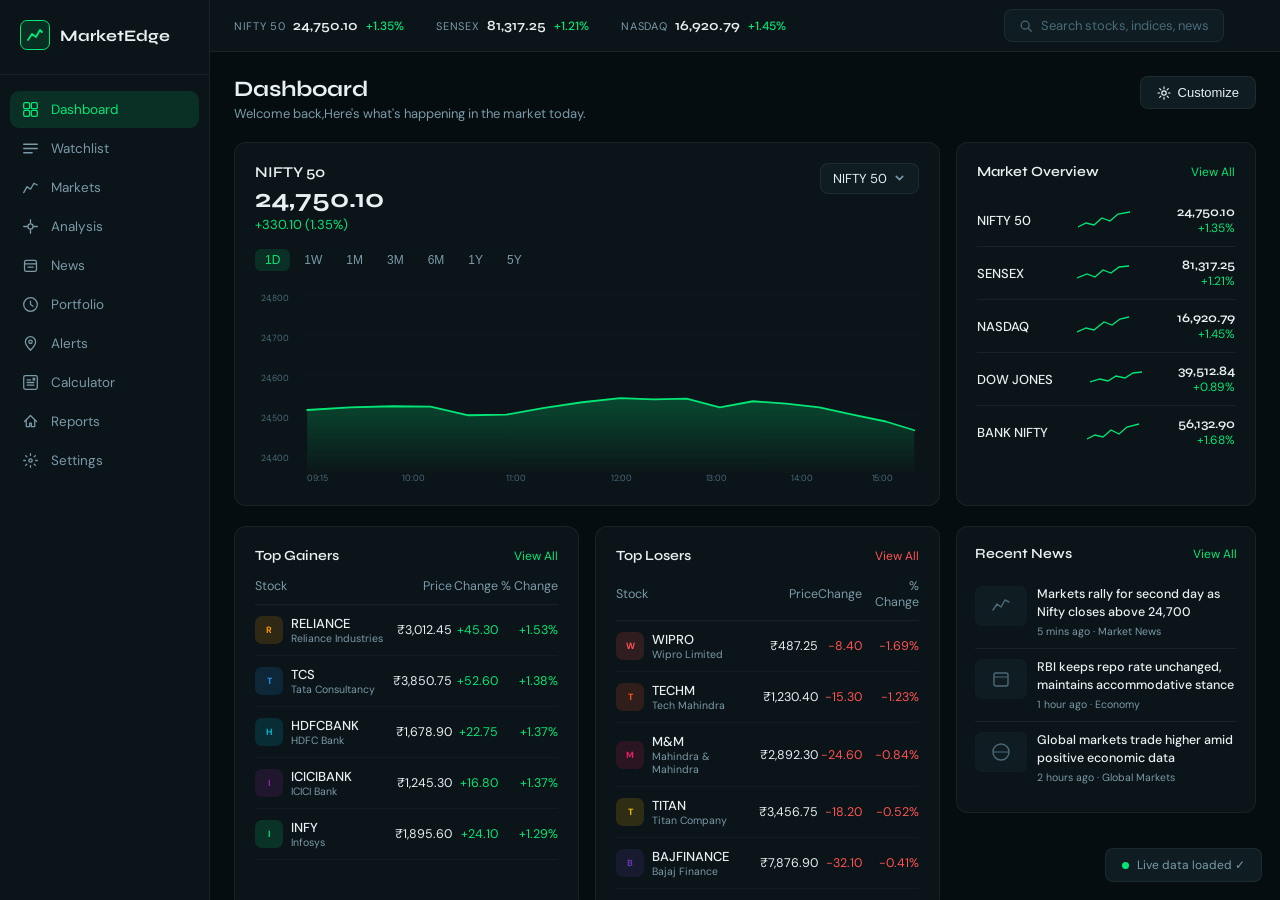
==== dashboard.html @ efa1be2a "dashboard.html" ====
<!DOCTYPE html>
<html lang="en">
<head>
<meta charset="UTF-8"/>
<meta name="viewport" content="width=device-width, initial-scale=1.0"/>
<title>MarketEdge — Dashboard</title>
<link href="https://fonts.googleapis.com/css2?family=Syne:wght@400;500;600;700;800&family=DM+Sans:ital,wght@0,300;0,400;0,500;1,400&display=swap" rel="stylesheet"/>
<style>
*,*::before,*::after{box-sizing:border-box;margin:0;padding:0;}
:root{
  --bg:#060d10;--bg2:#0b1418;--bg3:#0f1d22;--bg4:#111e24;
  --green:#00e676;--green-dim:#00c85a;--green-glow:rgba(0,230,118,0.13);
  --red:#ff5252;--red-glow:rgba(255,82,82,0.12);
  --text:#e8f0f2;--muted:#7a9aa8;--muted2:#4a6a78;
  --border:rgba(255,255,255,0.06);--border-green:rgba(0,230,118,0.15);
  --sidebar:210px;
  --font-head:'Syne',sans-serif;--font-body:'DM Sans',sans-serif;
}
html,body{height:100%;font-family:var(--font-body);background:var(--bg);color:var(--text);overflow-x:hidden;}

/* ── LAYOUT ── */
.app{display:flex;height:100vh;overflow:hidden;}

/* ── SIDEBAR ── */
.sidebar{
  width:var(--sidebar);min-width:var(--sidebar);
  background:var(--bg2);
  border-right:0.5px solid var(--border);
  display:flex;flex-direction:column;
  padding:0;
  overflow-y:auto;
  z-index:10;
}
.sidebar-logo{
  display:flex;align-items:center;gap:10px;
  padding:20px 20px 24px;
  font-family:var(--font-head);font-weight:700;font-size:16px;
  border-bottom:0.5px solid var(--border);
}
.logo-icon{
  width:30px;height:30px;background:var(--green-glow);
  border:1px solid var(--green);border-radius:7px;
  display:flex;align-items:center;justify-content:center;
}
.logo-icon svg{width:16px;height:16px;}

nav.side-nav{flex:1;padding:16px 10px;}
.nav-item{
  display:flex;align-items:center;gap:12px;
  padding:10px 12px;border-radius:9px;
  font-size:13.5px;color:var(--muted);
  cursor:pointer;transition:all .15s;margin-bottom:2px;
  text-decoration:none;
}
.nav-item svg{width:17px;height:17px;stroke:currentColor;flex-shrink:0;}
.nav-item:hover{background:rgba(255,255,255,0.04);color:var(--text);}
.nav-item.active{background:var(--green-glow);color:var(--green);}
.nav-item.active svg{stroke:var(--green);}








/* ── MAIN ── */
.main{flex:1;display:flex;flex-direction:column;overflow:hidden;min-width:0;}

/* ── TOP BAR ── */
.topbar{
  height:52px;background:var(--bg2);
  border-bottom:0.5px solid var(--border);
  display:flex;align-items:center;
  padding:0 1.5rem;gap:2rem;flex-shrink:0;
}
.topbar-indices{display:flex;gap:2rem;flex:1;}
.idx{display:flex;align-items:baseline;gap:8px;}
.idx-name{font-size:11px;color:var(--muted);letter-spacing:0.06em;}
.idx-val{font-family:var(--font-head);font-size:14px;font-weight:600;color:var(--text);}
.idx-chg{font-size:12px;font-weight:500;color:var(--green);}
.idx-chg.red{color:var(--red);}

.search-bar{
  display:flex;align-items:center;gap:8px;
  background:var(--bg3);border:0.5px solid var(--border);
  border-radius:8px;padding:7px 14px;min-width:220px;
}
.search-bar input{
  background:none;border:none;outline:none;
  color:var(--text);font-size:13px;font-family:var(--font-body);width:100%;
}
.search-bar input::placeholder{color:var(--muted2);}
.search-bar svg{stroke:var(--muted2);width:14px;height:14px;flex-shrink:0;}

.topbar-right{display:flex;align-items:center;gap:14px;}

/* ── CONTENT ── */
.content{flex:1;overflow-y:auto;padding:1.5rem;display:flex;flex-direction:column;gap:1.25rem;}
#calculator-content{flex:1;overflow-y:auto;}

/* page header */
.page-header{display:flex;align-items:flex-start;justify-content:space-between;}
.page-header h1{font-family:var(--font-head);font-size:22px;font-weight:700;}
.page-header p{font-size:13px;color:var(--muted);margin-top:3px;}
.btn-customize{
  display:flex;align-items:center;gap:7px;
  padding:8px 16px;border-radius:8px;
  background:var(--bg3);border:0.5px solid var(--border);
  color:var(--text);font-size:13px;cursor:pointer;transition:border-color .15s;
}
.btn-customize:hover{border-color:var(--muted);}
.btn-customize svg{stroke:var(--text);width:14px;height:14px;}

/* ── MIDDLE ROW ── */
.mid-row{display:grid;grid-template-columns:1fr 300px;gap:1rem;}

/* chart panel */
.chart-panel{
  background:var(--bg2);border:0.5px solid var(--border);
  border-radius:12px;padding:20px;
}
.chart-header{display:flex;align-items:flex-start;justify-content:space-between;margin-bottom:16px;}
.chart-title{font-family:var(--font-head);font-size:15px;font-weight:600;}
.chart-price{font-family:var(--font-head);font-size:26px;font-weight:700;margin-top:2px;}
.chart-change{font-size:13px;color:var(--green);margin-top:2px;}
.index-select{
  display:flex;align-items:center;gap:6px;
  background:var(--bg3);border:0.5px solid var(--border);
  border-radius:8px;padding:6px 12px;
  font-size:13px;color:var(--text);cursor:pointer;
}
.index-select svg{stroke:var(--muted);width:13px;height:13px;}

.time-tabs{display:flex;gap:4px;margin-bottom:14px;}
.ttab{
  padding:4px 10px;border-radius:6px;font-size:12px;
  background:none;border:none;color:var(--muted);cursor:pointer;transition:all .15s;
}
.ttab.active{background:var(--green-glow);color:var(--green);}
.ttab:hover:not(.active){color:var(--text);}

/* SVG area chart */
.area-chart-wrap{width:100%;height:200px;position:relative;}
.area-chart-wrap svg{width:100%;height:100%;}

/* market overview panel */
.overview-panel{
  background:var(--bg2);border:0.5px solid var(--border);
  border-radius:12px;padding:20px;display:flex;flex-direction:column;gap:0;
}
.panel-header{
  display:flex;align-items:center;justify-content:space-between;margin-bottom:14px;
}
.panel-title{font-family:var(--font-head);font-size:14px;font-weight:600;}
.view-all{font-size:12px;color:var(--green);cursor:pointer;text-decoration:none;}
.view-all:hover{text-decoration:underline;}

.mkt-row{
  display:flex;align-items:center;justify-content:space-between;
  padding:10px 0;border-bottom:0.5px solid var(--border);
}
.mkt-row:last-child{border-bottom:none;}
.mkt-name{font-size:13px;font-weight:500;}
.mkt-val{font-family:var(--font-head);font-size:13px;font-weight:600;text-align:right;}
.mkt-chg{font-size:12px;color:var(--green);text-align:right;min-width:48px;}
.mkt-chg.red{color:var(--red);}
.mini-spark{width:52px;height:22px;}

/* ── BOTTOM ROW ── */
.bottom-row{display:grid;grid-template-columns:1fr 1fr 300px;gap:1rem;}

/* gainers / losers tables */
.table-panel{
  background:var(--bg2);border:0.5px solid var(--border);
  border-radius:12px;padding:20px;
}
.table-panel table{width:100%;border-collapse:collapse;font-size:12.5px;}
.table-panel th{
  color:var(--muted);font-weight:400;text-align:left;
  padding:0 0 10px;border-bottom:0.5px solid var(--border);
}
.table-panel th:not(:first-child){text-align:right;}
.table-panel td{padding:10px 0;border-bottom:0.5px solid rgba(255,255,255,0.03);}
.table-panel td:not(:first-child){text-align:right;}
.stock-cell{display:flex;align-items:center;gap:8px;}
.stock-avatar{
  width:28px;height:28px;border-radius:7px;
  display:flex;align-items:center;justify-content:center;
  font-size:9px;font-weight:700;flex-shrink:0;
}
.stock-name{font-weight:500;font-size:13px;}
.stock-sub{font-size:10.5px;color:var(--muted);}
.td-green{color:var(--green);}
.td-red{color:var(--red);}

/* right panels stacked */
.right-stack{display:flex;flex-direction:column;gap:1rem;}
.news-panel,.events-panel{
  background:var(--bg2);border:0.5px solid var(--border);
  border-radius:12px;padding:18px;
}
.news-item{display:flex;gap:10px;padding:10px 0;border-bottom:0.5px solid var(--border);}
.news-item:last-child{border-bottom:none;}
.news-thumb{
  width:52px;height:40px;border-radius:7px;
  background:var(--bg3);flex-shrink:0;overflow:hidden;
  display:flex;align-items:center;justify-content:center;
}
.news-thumb svg{stroke:var(--muted2);width:20px;height:20px;}
.news-text{flex:1;}
.news-headline{font-size:12.5px;line-height:1.4;font-weight:500;margin-bottom:4px;}
.news-meta{font-size:10.5px;color:var(--muted);}

.event-item{
  display:flex;align-items:center;justify-content:space-between;
  padding:9px 0;border-bottom:0.5px solid var(--border);
}
.event-item:last-child{border-bottom:none;}
.event-name{font-size:13px;font-weight:500;}
.event-date{font-size:11px;color:var(--muted);}
.cal-icon{stroke:var(--muted);width:15px;height:15px;}

/* scrollbar */
::-webkit-scrollbar{width:4px;height:4px;}
::-webkit-scrollbar-track{background:transparent;}
::-webkit-scrollbar-thumb{background:var(--bg4);border-radius:4px;}

/* animations */
@keyframes fadeUp{from{opacity:0;transform:translateY(12px)}to{opacity:1;transform:translateY(0)}}





</style>
</head>
<body>
<div class="app">

<!-- ── SIDEBAR ── -->
<aside class="sidebar">
  <div class="sidebar-logo">
    <div class="logo-icon">
      <svg viewBox="0 0 16 16" fill="none"><polyline points="1,13 5,7 9,10 13,3 15,5" stroke="#00e676" stroke-width="1.8" stroke-linecap="round" stroke-linejoin="round"/></svg>
    </div>
    MarketEdge
  </div>

  <nav class="side-nav">
    <a class="nav-item active" href="javascript:void(0)" data-section="dashboard" onclick="showSection('dashboard',this,event)">
      <svg viewBox="0 0 20 20" fill="none" stroke-width="1.5" stroke-linecap="round" stroke-linejoin="round"><rect x="2" y="2" width="7" height="7" rx="1.5"/><rect x="11" y="2" width="7" height="7" rx="1.5"/><rect x="2" y="11" width="7" height="7" rx="1.5"/><rect x="11" y="11" width="7" height="7" rx="1.5"/></svg>
      Dashboard
    </a>
    <a class="nav-item" href="javascript:void(0)" data-section="watchlist" onclick="showSection('watchlist',this,event)">
      <svg viewBox="0 0 20 20" fill="none" stroke-width="1.5" stroke-linecap="round" stroke-linejoin="round"><path d="M2 10h16M2 5h16M2 15h10"/></svg>
      Watchlist
    </a>
    <a class="nav-item" href="javascript:void(0)" data-section="markets" onclick="showSection('markets',this,event)">
      <svg viewBox="0 0 20 20" fill="none" stroke-width="1.5" stroke-linecap="round" stroke-linejoin="round"><polyline points="2,16 6,9 10,12 14,5 18,7"/></svg>
      Markets
    </a>
    <a class="nav-item" href="javascript:void(0)" data-section="analysis" onclick="showSection('analysis',this,event)">
      <svg viewBox="0 0 20 20" fill="none" stroke-width="1.5" stroke-linecap="round" stroke-linejoin="round"><path d="M10 2v4M10 14v4M2 10h4M14 10h4"/><circle cx="10" cy="10" r="3"/></svg>
      Analysis
    </a>
    <a class="nav-item" href="javascript:void(0)" data-section="news" onclick="showSection('news',this,event)">
      <svg viewBox="0 0 20 20" fill="none" stroke-width="1.5" stroke-linecap="round" stroke-linejoin="round"><rect x="3" y="4" width="14" height="13" rx="2"/><line x1="3" y1="8" x2="17" y2="8"/><line x1="7" y1="12" x2="13" y2="12"/></svg>
      News
    </a>
    <a class="nav-item" href="javascript:void(0)" data-section="portfolio" onclick="showSection('portfolio',this,event)">
      <svg viewBox="0 0 20 20" fill="none" stroke-width="1.5" stroke-linecap="round" stroke-linejoin="round"><circle cx="10" cy="10" r="8"/><polyline points="10,6 10,10 13,12"/></svg>
      Portfolio
    </a>
    <a class="nav-item" href="javascript:void(0)" data-section="alerts" onclick="showSection('alerts',this,event)">
      <svg viewBox="0 0 20 20" fill="none" stroke-width="1.5" stroke-linecap="round" stroke-linejoin="round"><path d="M10 2a6 6 0 016 6c0 4-6 10-6 10S4 12 4 8a6 6 0 016-6z"/><circle cx="10" cy="8" r="2"/></svg>
      Alerts
    </a>
    <a class="nav-item" href="javascript:void(0)" data-section="calculator" onclick="showSection('calculator',this,event)">
      <svg viewBox="0 0 20 20" fill="none" stroke-width="1.5" stroke-linecap="round" stroke-linejoin="round"><rect x="2" y="2" width="16" height="16" rx="2"/><line x1="6" y1="7" x2="10" y2="7"/><line x1="6" y1="10" x2="14" y2="10"/><line x1="6" y1="13" x2="14" y2="13"/><line x1="13" y1="5" x2="15" y2="7"/><line x1="15" y1="5" x2="13" y2="7"/></svg>
      Calculator
    </a>
    <a class="nav-item" href="javascript:void(0)" data-section="reports" onclick="showSection('reports',this,event)">
      <svg viewBox="0 0 20 20" fill="none" stroke-width="1.5" stroke-linecap="round" stroke-linejoin="round"><path d="M3 10l7-7 7 7"/><path d="M5 8v8h4v-4h2v4h4V8"/></svg>
      Reports
    </a>
    <a class="nav-item" href="javascript:void(0)" data-section="settings" onclick="showSection('settings',this,event)">
      <svg viewBox="0 0 20 20" fill="none" stroke-width="1.5" stroke-linecap="round" stroke-linejoin="round"><circle cx="10" cy="10" r="2"/><path d="M10 2v2M10 16v2M2 10h2M16 10h2M4.22 4.22l1.42 1.42M14.36 14.36l1.42 1.42M4.22 15.78l1.42-1.42M14.36 5.64l1.42-1.42"/></svg>
      Settings
    </a>
  </nav>
</aside>

<!-- ── MAIN ── -->
<div class="main">

  <!-- TOP BAR -->
  <div class="topbar">
    <div class="topbar-indices">
      <div class="idx">
        <span class="idx-name">NIFTY 50</span>
        <span class="idx-val" id="tb-nifty">24,750.10</span>
        <span class="idx-chg" id="tb-nifty-c">+1.35%</span>
      </div>
      <div class="idx">
        <span class="idx-name">SENSEX</span>
        <span class="idx-val" id="tb-sensex">81,317.25</span>
        <span class="idx-chg" id="tb-sensex-c">+1.21%</span>
      </div>
      <div class="idx">
        <span class="idx-name">NASDAQ</span>
        <span class="idx-val" id="tb-nasdaq">16,920.79</span>
        <span class="idx-chg" id="tb-nasdaq-c">+1.45%</span>
      </div>
    </div>
    <div class="search-bar">
      <svg viewBox="0 0 16 16" fill="none"><circle cx="7" cy="7" r="4.5" stroke-width="1.4"/><line x1="10.5" y1="10.5" x2="14" y2="14" stroke-width="1.4" stroke-linecap="round"/></svg>
      <input type="text" placeholder="Search stocks, indices, news..."/>
    </div>
    <div class="topbar-right">


    </div>
  </div>

  <!-- SCROLLABLE CONTENT -->
  <div class="content" id="dashboard-content">

    <!-- Page header -->
    <div class="page-header">
      <div>
        <h1>Dashboard</h1>
        <p>Welcome back,Here's what's happening in the market today.</p>
      </div>
      <button class="btn-customize">
        <svg viewBox="0 0 16 16" fill="none"><circle cx="8" cy="8" r="2.5" stroke-width="1.4"/><path d="M8 1v2M8 13v2M1 8h2M13 8h2M3.05 3.05l1.41 1.41M11.54 11.54l1.41 1.41M3.05 12.95l1.41-1.41M11.54 4.46l1.41-1.41" stroke-width="1.3" stroke-linecap="round"/></svg>
        Customize
      </button>
    </div>



    <!-- Middle row: chart + overview -->
    <div class="mid-row">
      <div class="chart-panel">
        <div class="chart-header">
          <div>
            <div class="chart-title">NIFTY 50</div>
            <div class="chart-price" id="chart-price">24,750.10</div>
            <div class="chart-change">+330.10 (1.35%)</div>
          </div>
          <div class="index-select">
            NIFTY 50
            <svg viewBox="0 0 12 12" fill="none"><polyline points="3,4 6,7 9,4" stroke-width="1.5" stroke-linecap="round"/></svg>
          </div>
        </div>
        <div class="time-tabs">
          <button class="ttab active">1D</button>
          <button class="ttab">1W</button>
          <button class="ttab">1M</button>
          <button class="ttab">3M</button>
          <button class="ttab">6M</button>
          <button class="ttab">1Y</button>
          <button class="ttab">5Y</button>
        </div>
        <div class="area-chart-wrap">
          <svg id="area-svg" viewBox="0 0 700 200" preserveAspectRatio="none">
            <!-- Y-axis labels -->
            <text x="6" y="16" fill="#4a6a78" font-size="9" font-family="DM Sans">24,800</text>
            <text x="6" y="56" fill="#4a6a78" font-size="9" font-family="DM Sans">24,700</text>
            <text x="6" y="96" fill="#4a6a78" font-size="9" font-family="DM Sans">24,600</text>
            <text x="6" y="136" fill="#4a6a78" font-size="9" font-family="DM Sans">24,500</text>
            <text x="6" y="176" fill="#4a6a78" font-size="9" font-family="DM Sans">24,400</text>
            <!-- Grid -->
            <line x1="50" y1="10" x2="700" y2="10" stroke="rgba(255,255,255,0.04)" stroke-width="0.5"/>
            <line x1="50" y1="50" x2="700" y2="50" stroke="rgba(255,255,255,0.04)" stroke-width="0.5"/>
            <line x1="50" y1="90" x2="700" y2="90" stroke="rgba(255,255,255,0.04)" stroke-width="0.5"/>
            <line x1="50" y1="130" x2="700" y2="130" stroke="rgba(255,255,255,0.04)" stroke-width="0.5"/>
            <line x1="50" y1="170" x2="700" y2="170" stroke="rgba(255,255,255,0.04)" stroke-width="0.5"/>
            <!-- Area -->
            <defs>
              <linearGradient id="areaGrad" x1="0" y1="0" x2="0" y2="1">
                <stop offset="0%" stop-color="#00e676" stop-opacity="0.25"/>
                <stop offset="100%" stop-color="#00e676" stop-opacity="0.01"/>
              </linearGradient>
            </defs>
            <polygon id="area-fill" fill="url(#areaGrad)"/>
            <polyline id="area-line" fill="none" stroke="#00e676" stroke-width="1.8" stroke-linecap="round" stroke-linejoin="round"/>
            <!-- X-axis times -->
            <text x="55" y="196" fill="#4a6a78" font-size="9" font-family="DM Sans">09:15</text>
            <text x="155" y="196" fill="#4a6a78" font-size="9" font-family="DM Sans">10:00</text>
            <text x="265" y="196" fill="#4a6a78" font-size="9" font-family="DM Sans">11:00</text>
            <text x="375" y="196" fill="#4a6a78" font-size="9" font-family="DM Sans">12:00</text>
            <text x="475" y="196" fill="#4a6a78" font-size="9" font-family="DM Sans">13:00</text>
            <text x="565" y="196" fill="#4a6a78" font-size="9" font-family="DM Sans">14:00</text>
            <text x="650" y="196" fill="#4a6a78" font-size="9" font-family="DM Sans">15:00</text>
          </svg>
        </div>
      </div>

      <!-- Market Overview -->
      <div class="overview-panel">
        <div class="panel-header">
          <span class="panel-title">Market Overview</span>
          <a class="view-all" href="#">View All</a>
        </div>
        <div class="mkt-row" data-idx="nifty">
          <div class="mkt-name">NIFTY 50</div>
          <svg class="mini-spark" viewBox="0 0 52 22" preserveAspectRatio="none"><polyline points="0,18 8,14 16,16 24,9 32,12 40,5 52,3" fill="none" stroke="#00e676" stroke-width="1.3"/></svg>
          <div>
            <div class="mkt-val">24,750.10</div>
            <div class="mkt-chg">+1.35%</div>
          </div>
        </div>
        <div class="mkt-row" data-idx="sensex">
          <div class="mkt-name">SENSEX</div>
          <svg class="mini-spark" viewBox="0 0 52 22" preserveAspectRatio="none"><polyline points="0,16 10,12 18,15 26,8 34,11 42,5 52,4" fill="none" stroke="#00e676" stroke-width="1.3"/></svg>
          <div>
            <div class="mkt-val">81,317.25</div>
            <div class="mkt-chg">+1.21%</div>
          </div>
        </div>
        <div class="mkt-row" data-idx="nasdaq">
          <div class="mkt-name">NASDAQ</div>
          <svg class="mini-spark" viewBox="0 0 52 22" preserveAspectRatio="none"><polyline points="0,17 9,13 17,15 27,7 35,10 43,4 52,2" fill="none" stroke="#00e676" stroke-width="1.3"/></svg>
          <div>
            <div class="mkt-val">16,920.79</div>
            <div class="mkt-chg">+1.45%</div>
          </div>
        </div>
        <div class="mkt-row" data-idx="dow">
          <div class="mkt-name">DOW JONES</div>
          <svg class="mini-spark" viewBox="0 0 52 22" preserveAspectRatio="none"><polyline points="0,14 10,11 18,13 26,8 35,10 43,5 52,4" fill="none" stroke="#00e676" stroke-width="1.3"/></svg>
          <div>
            <div class="mkt-val">39,512.84</div>
            <div class="mkt-chg">+0.89%</div>
          </div>
        </div>
        <div class="mkt-row" data-idx="banknifty">
          <div class="mkt-name">BANK NIFTY</div>
          <svg class="mini-spark" viewBox="0 0 52 22" preserveAspectRatio="none"><polyline points="0,18 8,14 16,16 24,9 32,13 40,6 52,3" fill="none" stroke="#00e676" stroke-width="1.3"/></svg>
          <div>
            <div class="mkt-val">56,132.90</div>
            <div class="mkt-chg">+1.68%</div>
          </div>
        </div>
      </div>
    </div>

    <!-- Bottom row -->
    <div class="bottom-row">
      <!-- Top Gainers -->
      <div class="table-panel">
        <div class="panel-header">
          <span class="panel-title">Top Gainers</span>
          <a class="view-all" href="#">View All</a>
        </div>
        <table>
          <tr>
            <th>Stock</th><th>Price</th><th>Change</th><th>% Change</th>
          </tr>
          <tbody id="gainers-tbody"><tr>
            <td><div class="stock-cell"><div class="stock-avatar" style="background:rgba(255,152,0,0.15);color:#FF9800;">R</div><div><div class="stock-name">RELIANCE</div><div class="stock-sub">Reliance Industries</div></div></div></td>
            <td>₹3,012.45</td><td class="td-green">+45.30</td><td class="td-green">+1.53%</td>
          </tr>
          <tr>
            <td><div class="stock-cell"><div class="stock-avatar" style="background:rgba(33,150,243,0.15);color:#2196F3;">T</div><div><div class="stock-name">TCS</div><div class="stock-sub">Tata Consultancy</div></div></div></td>
            <td>₹3,850.75</td><td class="td-green">+52.60</td><td class="td-green">+1.38%</td>
          </tr>
          <tr>
            <td><div class="stock-cell"><div class="stock-avatar" style="background:rgba(0,188,212,0.15);color:#00BCD4;">H</div><div><div class="stock-name">HDFCBANK</div><div class="stock-sub">HDFC Bank</div></div></div></td>
            <td>₹1,678.90</td><td class="td-green">+22.75</td><td class="td-green">+1.37%</td>
          </tr>
          <tr>
            <td><div class="stock-cell"><div class="stock-avatar" style="background:rgba(156,39,176,0.15);color:#9C27B0;">I</div><div><div class="stock-name">ICICIBANK</div><div class="stock-sub">ICICI Bank</div></div></div></td>
            <td>₹1,245.30</td><td class="td-green">+16.80</td><td class="td-green">+1.37%</td>
          </tr>
          <tr>
            <td><div class="stock-cell"><div class="stock-avatar" style="background:rgba(0,230,118,0.15);color:#00e676;">I</div><div><div class="stock-name">INFY</div><div class="stock-sub">Infosys</div></div></div></td>
            <td>₹1,895.60</td><td class="td-green">+24.10</td><td class="td-green">+1.29%</td>
          </tr>
        </tbody></table>
      </div>

      <!-- Top Losers -->
      <div class="table-panel">
        <div class="panel-header">
          <span class="panel-title">Top Losers</span>
          <a class="view-all" style="color:var(--red);" href="#">View All</a>
        </div>
        <table>
          <tr>
            <th>Stock</th><th>Price</th><th>Change</th><th>% Change</th>
          </tr>
          <tbody id="losers-tbody"><tr>
            <td><div class="stock-cell"><div class="stock-avatar" style="background:rgba(255,82,82,0.15);color:#ff5252;">W</div><div><div class="stock-name">WIPRO</div><div class="stock-sub">Wipro Limited</div></div></div></td>
            <td>₹487.25</td><td class="td-red">-8.40</td><td class="td-red">-1.69%</td>
          </tr>
          <tr>
            <td><div class="stock-cell"><div class="stock-avatar" style="background:rgba(255,87,34,0.15);color:#FF5722;">T</div><div><div class="stock-name">TECHM</div><div class="stock-sub">Tech Mahindra</div></div></div></td>
            <td>₹1,230.40</td><td class="td-red">-15.30</td><td class="td-red">-1.23%</td>
          </tr>
          <tr>
            <td><div class="stock-cell"><div class="stock-avatar" style="background:rgba(233,30,99,0.15);color:#E91E63;">M</div><div><div class="stock-name">M&amp;M</div><div class="stock-sub">Mahindra &amp; Mahindra</div></div></div></td>
            <td>₹2,892.30</td><td class="td-red">-24.60</td><td class="td-red">-0.84%</td>
          </tr>
          <tr>
            <td><div class="stock-cell"><div class="stock-avatar" style="background:rgba(255,193,7,0.15);color:#FFC107;">T</div><div><div class="stock-name">TITAN</div><div class="stock-sub">Titan Company</div></div></div></td>
            <td>₹3,456.75</td><td class="td-red">-18.20</td><td class="td-red">-0.52%</td>
          </tr>
          <tr>
            <td><div class="stock-cell"><div class="stock-avatar" style="background:rgba(103,58,183,0.15);color:#673AB7;">B</div><div><div class="stock-name">BAJFINANCE</div><div class="stock-sub">Bajaj Finance</div></div></div></td>
            <td>₹7,876.90</td><td class="td-red">-32.10</td><td class="td-red">-0.41%</td>
          </tr>
        </tbody></table>
      </div>

      <!-- Right stack: News + Events -->
      <div class="right-stack">
        <div class="news-panel">
          <div class="panel-header">
            <span class="panel-title">Recent News</span>
            <a class="view-all" href="#">View All</a>
          </div>
          <div class="news-item">
            <div class="news-thumb"><svg viewBox="0 0 20 20" fill="none"><polyline points="2,14 6,8 10,11 14,4 18,6" stroke-width="1.4" stroke-linecap="round" stroke-linejoin="round"/></svg></div>
            <div class="news-text">
              <div class="news-headline">Markets rally for second day as Nifty closes above 24,700</div>
              <div class="news-meta">5 mins ago · Market News</div>
            </div>
          </div>
          <div class="news-item">
            <div class="news-thumb"><svg viewBox="0 0 20 20" fill="none"><rect x="3" y="4" width="14" height="13" rx="2" stroke-width="1.4"/><line x1="3" y1="8" x2="17" y2="8" stroke-width="1.2"/></svg></div>
            <div class="news-text">
              <div class="news-headline">RBI keeps repo rate unchanged, maintains accommodative stance</div>
              <div class="news-meta">1 hour ago · Economy</div>
            </div>
          </div>
          <div class="news-item">
            <div class="news-thumb"><svg viewBox="0 0 20 20" fill="none"><circle cx="10" cy="10" r="8" stroke-width="1.4"/><line x1="2" y1="10" x2="18" y2="10" stroke-width="1.2"/></svg></div>
            <div class="news-text">
              <div class="news-headline">Global markets trade higher amid positive economic data</div>
              <div class="news-meta">2 hours ago · Global Markets</div>
            </div>
          </div>
        </div>
        </div>
      </div>
    </div>

  </div><!-- /content -->

  <!-- ── CALCULATOR FULL PAGE SECTION ── -->
  <div id="calculator-content" style="display:none;flex:1;overflow-y:auto;padding:1.5rem;flex-direction:column;gap:1.25rem;background:var(--bg);min-height:0;width:100%;">
    <div class="page-header">
      <div>
        <h1>SIP Calculator</h1>
        <p>Plan your investments with Systematic Investment Plan & Lumpsum calculator.</p>
      </div>
    </div>

    <!-- Calc layout: left controls + right results -->
    <div style="display:flex;flex-direction:row;gap:1.25rem;width:100%;align-items:flex-start;">

      <!-- LEFT: Input Panel -->
      <div style="display:flex;flex-direction:column;gap:1rem;flex:1;min-width:0;">

        <!-- Mode tabs -->
        <div style="display:flex;background:var(--bg2);border:0.5px solid var(--border);border-radius:12px;padding:5px;gap:4px;width:100%;">
          <button id="calc-sip-tab" onclick="calcSwitch('sip')" style="flex:1;padding:10px;border-radius:8px;border:none;background:var(--green-glow);color:var(--green);font-weight:700;font-size:14px;cursor:pointer;font-family:var(--font-head);transition:all .2s;">SIP</button>
          <button id="calc-lump-tab" onclick="calcSwitch('lump')" style="flex:1;padding:10px;border-radius:8px;border:none;background:transparent;color:var(--muted);font-size:14px;cursor:pointer;font-family:var(--font-head);transition:all .2s;">Lumpsum</button>
        </div>

        <!-- SIP inputs -->
        <div id="calc-sip-inputs" class="chart-panel" style="display:flex;flex-direction:column;gap:24px;">
          <div>
            <div style="display:flex;justify-content:space-between;align-items:center;margin-bottom:10px;">
              <span style="font-size:14px;color:var(--muted);">Monthly Investment</span>
              <span style="font-size:16px;font-weight:700;color:var(--green);background:var(--green-glow);padding:4px 14px;border-radius:8px;">&#8377;<span id="c-monthly-disp">25,000</span></span>
            </div>
            <input type="range" id="c-monthly" min="500" max="200000" step="500" value="25000" oninput="calcRun()" style="width:100%;accent-color:var(--green);cursor:pointer;height:6px;">
            <div style="display:flex;justify-content:space-between;font-size:11px;color:var(--muted2);margin-top:4px;"><span>&#8377;500</span><span>&#8377;2,00,000</span></div>
          </div>
          <div>
            <div style="display:flex;justify-content:space-between;align-items:center;margin-bottom:10px;">
              <span style="font-size:14px;color:var(--muted);">Expected Return Rate (p.a)</span>
              <span style="font-size:16px;font-weight:700;color:var(--green);background:var(--green-glow);padding:4px 14px;border-radius:8px;"><span id="c-rate-disp">12</span>%</span>
            </div>
            <input type="range" id="c-rate" min="1" max="30" step="0.5" value="12" oninput="calcRun()" style="width:100%;accent-color:var(--green);cursor:pointer;height:6px;">
            <div style="display:flex;justify-content:space-between;font-size:11px;color:var(--muted2);margin-top:4px;"><span>1%</span><span>30%</span></div>
          </div>
          <div>
            <div style="display:flex;justify-content:space-between;align-items:center;margin-bottom:10px;">
              <span style="font-size:14px;color:var(--muted);">Time Period</span>
              <span style="font-size:16px;font-weight:700;color:var(--green);background:var(--green-glow);padding:4px 14px;border-radius:8px;"><span id="c-years-disp">10</span> Yr</span>
            </div>
            <input type="range" id="c-years" min="1" max="40" step="1" value="10" oninput="calcRun()" style="width:100%;accent-color:var(--green);cursor:pointer;height:6px;">
            <div style="display:flex;justify-content:space-between;font-size:11px;color:var(--muted2);margin-top:4px;"><span>1 Yr</span><span>40 Yr</span></div>
          </div>
        </div>

        <!-- Lumpsum inputs -->
        <div id="calc-lump-inputs" class="chart-panel" style="display:none;flex-direction:column;gap:24px;">
          <div>
            <div style="display:flex;justify-content:space-between;align-items:center;margin-bottom:10px;">
              <span style="font-size:14px;color:var(--muted);">Lumpsum Investment</span>
              <span style="font-size:16px;font-weight:700;color:var(--green);background:var(--green-glow);padding:4px 14px;border-radius:8px;">&#8377;<span id="c-lamt-disp">5,00,000</span></span>
            </div>
            <input type="range" id="c-lamt" min="5000" max="10000000" step="5000" value="500000" oninput="calcRun()" style="width:100%;accent-color:var(--green);cursor:pointer;height:6px;">
            <div style="display:flex;justify-content:space-between;font-size:11px;color:var(--muted2);margin-top:4px;"><span>&#8377;5,000</span><span>&#8377;1 Cr</span></div>
          </div>
          <div>
            <div style="display:flex;justify-content:space-between;align-items:center;margin-bottom:10px;">
              <span style="font-size:14px;color:var(--muted);">Expected Return Rate (p.a)</span>
              <span style="font-size:16px;font-weight:700;color:var(--green);background:var(--green-glow);padding:4px 14px;border-radius:8px;"><span id="c-lrate-disp">12</span>%</span>
            </div>
            <input type="range" id="c-lrate" min="1" max="30" step="0.5" value="12" oninput="calcRun()" style="width:100%;accent-color:var(--green);cursor:pointer;height:6px;">
            <div style="display:flex;justify-content:space-between;font-size:11px;color:var(--muted2);margin-top:4px;"><span>1%</span><span>30%</span></div>
          </div>
          <div>
            <div style="display:flex;justify-content:space-between;align-items:center;margin-bottom:10px;">
              <span style="font-size:14px;color:var(--muted);">Time Period</span>
              <span style="font-size:16px;font-weight:700;color:var(--green);background:var(--green-glow);padding:4px 14px;border-radius:8px;"><span id="c-lyears-disp">10</span> Yr</span>
            </div>
            <input type="range" id="c-lyears" min="1" max="40" step="1" value="10" oninput="calcRun()" style="width:100%;accent-color:var(--green);cursor:pointer;height:6px;">
            <div style="display:flex;justify-content:space-between;font-size:11px;color:var(--muted2);margin-top:4px;"><span>1 Yr</span><span>40 Yr</span></div>
          </div>
        </div>

      </div>

      <!-- RIGHT: Results Panel -->
      <div style="display:flex;flex-direction:column;gap:1rem;flex:1;min-width:0;">

        <!-- Summary cards -->
        <div style="display:grid;grid-template-columns:1fr 1fr 1fr;gap:12px;">
          <div class="chart-panel" style="padding:16px;text-align:center;">
            <div style="font-size:11px;color:var(--muted);margin-bottom:6px;letter-spacing:0.04em;">INVESTED</div>
            <div id="c-invested" style="font-family:var(--font-head);font-size:17px;font-weight:700;color:var(--text);">&#8377;30,00,000</div>
          </div>
          <div class="chart-panel" style="padding:16px;text-align:center;">
            <div style="font-size:11px;color:var(--muted);margin-bottom:6px;letter-spacing:0.04em;">EST. RETURNS</div>
            <div id="c-returns" style="font-family:var(--font-head);font-size:17px;font-weight:700;color:#3b82f6;">&#8377;21,64,897</div>
          </div>
          <div class="chart-panel" style="padding:16px;text-align:center;border-color:var(--border-green);">
            <div style="font-size:11px;color:var(--muted);margin-bottom:6px;letter-spacing:0.04em;">TOTAL VALUE</div>
            <div id="c-total" style="font-family:var(--font-head);font-size:17px;font-weight:700;color:var(--green);">&#8377;51,64,897</div>
          </div>
        </div>

        <!-- Donut chart -->
        <div class="chart-panel" style="display:flex;align-items:center;justify-content:center;gap:40px;padding:28px;">
          <div style="position:relative;width:180px;height:180px;flex-shrink:0;">
            <canvas id="calc-donut" width="180" height="180" role="img" aria-label="Donut chart of invested vs returns"></canvas>
            <div style="position:absolute;top:50%;left:50%;transform:translate(-50%,-50%);text-align:center;">
              <div id="c-pct" style="font-family:var(--font-head);font-size:26px;font-weight:700;color:var(--text);">42%</div>
              <div style="font-size:11px;color:var(--muted);">Est. Returns</div>
            </div>
          </div>
          <div style="flex:1;">
            <div style="margin-bottom:20px;">
              <div style="display:flex;justify-content:space-between;margin-bottom:6px;">
                <span style="font-size:13px;color:var(--muted);display:flex;align-items:center;gap:6px;"><span style="width:10px;height:10px;border-radius:2px;background:#3b82f6;display:inline-block;"></span>Invested Amount</span>
                <span id="c-inv-pct-lbl" style="font-size:13px;font-weight:600;color:var(--text);">58%</span>
              </div>
              <div style="background:var(--bg3);border-radius:4px;height:8px;overflow:hidden;">
                <div id="c-inv-bar" style="height:100%;background:#3b82f6;border-radius:4px;width:58%;transition:width .5s ease;"></div>
              </div>
              <div id="c-inv-amt" style="font-size:12px;color:var(--muted);margin-top:4px;">&#8377;30,00,000</div>
            </div>
            <div>
              <div style="display:flex;justify-content:space-between;margin-bottom:6px;">
                <span style="font-size:13px;color:var(--muted);display:flex;align-items:center;gap:6px;"><span style="width:10px;height:10px;border-radius:2px;background:var(--green);display:inline-block;"></span>Est. Returns</span>
                <span id="c-ret-pct-lbl" style="font-size:13px;font-weight:600;color:var(--text);">42%</span>
              </div>
              <div style="background:var(--bg3);border-radius:4px;height:8px;overflow:hidden;">
                <div id="c-ret-bar" style="height:100%;background:var(--green);border-radius:4px;width:42%;transition:width .5s ease;"></div>
              </div>
              <div id="c-ret-amt" style="font-size:12px;color:var(--muted);margin-top:4px;">&#8377;21,64,897</div>
            </div>
          </div>
        </div>

        <!-- Year-by-year growth chart -->
        <div class="chart-panel">
          <div class="panel-header">
            <span class="panel-title">Year-by-Year Growth</span>
          </div>
          <div style="position:relative;width:100%;height:180px;">
            <canvas id="calc-bar-chart" role="img" aria-label="Bar chart showing year by year growth"></canvas>
          </div>
        </div>

        <!-- Invest button -->
        <button style="width:100%;padding:16px;background:var(--green);color:#060d10;font-weight:800;border:none;border-radius:12px;font-size:16px;cursor:pointer;font-family:var(--font-head);letter-spacing:0.04em;">INVEST NOW</button>

      </div>
    </div>
  </div>


  <div id="watchlist-content" style="display:none;flex:1;overflow-y:auto;padding:1.5rem;flex-direction:column;gap:1.25rem;background:var(--bg);">
    <div class="page-header"><div><h1>Watchlist</h1><p>Track your favourite stocks in real time.</p></div></div>
    <div class="chart-panel" style="overflow:hidden;">
      <div class="panel-header" style="margin-bottom:0;">
        <span class="panel-title">My Watchlist</span>
        <input placeholder="Search stocks…" style="background:var(--bg3);border:0.5px solid var(--border);border-radius:7px;padding:6px 12px;color:var(--text);font-size:13px;font-family:var(--font-body);outline:none;min-width:200px;">
      </div>
      <table style="width:100%;border-collapse:collapse;margin-top:10px;">
        <thead><tr style="border-bottom:0.5px solid var(--border);">
          <th style="text-align:left;padding:10px 8px;font-size:11px;color:var(--muted);font-weight:500;letter-spacing:.06em;">STOCK</th>
          <th style="text-align:right;padding:10px 8px;font-size:11px;color:var(--muted);font-weight:500;letter-spacing:.06em;">PRICE</th>
          <th style="text-align:right;padding:10px 8px;font-size:11px;color:var(--muted);font-weight:500;letter-spacing:.06em;">CHANGE</th>
          <th style="text-align:right;padding:10px 8px;font-size:11px;color:var(--muted);font-weight:500;letter-spacing:.06em;">% CHANGE</th>
          <th style="text-align:right;padding:10px 8px;font-size:11px;color:var(--muted);font-weight:500;letter-spacing:.06em;">52W HIGH</th>
          <th style="text-align:right;padding:10px 8px;font-size:11px;color:var(--muted);font-weight:500;letter-spacing:.06em;">52W LOW</th>
          <th style="text-align:right;padding:10px 8px;font-size:11px;color:var(--muted);font-weight:500;letter-spacing:.06em;">MKT CAP</th>
        </tr></thead>
        <tbody id="watchlist-body"></tbody>
      </table>
    </div>
  </div>


  <div id="markets-content" style="display:none;flex:1;overflow-y:auto;padding:1.5rem;flex-direction:column;gap:1.25rem;background:var(--bg);">
    <div class="page-header"><div><h1>Markets</h1><p>Global indices and sector performance.</p></div></div>
    <div style="display:grid;grid-template-columns:repeat(3,1fr);gap:1rem;">
      <div class="chart-panel" style="padding:20px;">
        <div style="font-size:11px;color:var(--muted);letter-spacing:.06em;margin-bottom:8px;">NIFTY 50</div>
        <div style="font-family:var(--font-head);font-size:22px;font-weight:700;color:var(--text);">24,176.15</div>
        <div style="font-size:13px;color:var(--red);margin-top:4px;">▼ 150.50 (0.62%)</div>
      </div>
      <div class="chart-panel" style="padding:20px;">
        <div style="font-size:11px;color:var(--muted);letter-spacing:.06em;margin-bottom:8px;">SENSEX</div>
        <div style="font-family:var(--font-head);font-size:22px;font-weight:700;color:var(--text);">77,328.19</div>
        <div style="font-size:13px;color:var(--red);margin-top:4px;">▼ 253.12 (0.66%)</div>
      </div>
      <div class="chart-panel" style="padding:20px;">
        <div style="font-size:11px;color:var(--muted);letter-spacing:.06em;margin-bottom:8px;">NASDAQ</div>
        <div style="font-family:var(--font-head);font-size:22px;font-weight:700;color:var(--text);">26,247.08</div>
        <div style="font-size:13px;color:var(--green);margin-top:4px;">▲ 448.39 (1.71%)</div>
      </div>
      <div class="chart-panel" style="padding:20px;">
        <div style="font-size:11px;color:var(--muted);letter-spacing:.06em;margin-bottom:8px;">DOW JONES</div>
        <div style="font-family:var(--font-head);font-size:22px;font-weight:700;color:var(--text);">49,609.16</div>
        <div style="font-size:13px;color:var(--green);margin-top:4px;">▲ 9.98 (0.02%)</div>
      </div>
      <div class="chart-panel" style="padding:20px;">
        <div style="font-size:11px;color:var(--muted);letter-spacing:.06em;margin-bottom:8px;">BANK NIFTY</div>
        <div style="font-family:var(--font-head);font-size:22px;font-weight:700;color:var(--text);">55,310.55</div>
        <div style="font-size:13px;color:var(--red);margin-top:4px;">▼ 731.10 (1.31%)</div>
      </div>
      <div class="chart-panel" style="padding:20px;">
        <div style="font-size:11px;color:var(--muted);letter-spacing:.06em;margin-bottom:8px;">NIFTY IT</div>
        <div style="font-family:var(--font-head);font-size:22px;font-weight:700;color:var(--text);">38,452.30</div>
        <div style="font-size:13px;color:var(--green);margin-top:4px;">▲ 318.90 (0.84%)</div>
      </div>
    </div>
    <div class="chart-panel">
      <div class="panel-header"><span class="panel-title">Sector Performance</span></div>
      <div style="display:flex;flex-direction:column;gap:10px;margin-top:8px;" id="sectors-list"></div>
    </div>
  </div>


  <div id="analysis-content" style="display:none;flex:1;overflow-y:auto;padding:1.5rem;flex-direction:column;gap:1.25rem;background:var(--bg);">
    <div class="page-header"><div><h1>Analysis</h1><p>Technical and fundamental insights.</p></div></div>
    <div style="display:grid;grid-template-columns:1fr 1fr;gap:1rem;">
      <div class="chart-panel" style="padding:20px;">
        <div class="panel-header"><span class="panel-title">Market Sentiment</span></div>
        <div style="margin-top:16px;">
          <div style="display:flex;justify-content:space-between;margin-bottom:6px;"><span style="font-size:13px;color:var(--muted);">Bullish</span><span style="font-size:13px;font-weight:600;color:var(--green);">62%</span></div>
          <div style="background:var(--bg3);border-radius:4px;height:10px;overflow:hidden;"><div style="width:62%;height:100%;background:var(--green);border-radius:4px;"></div></div>
          <div style="display:flex;justify-content:space-between;margin-top:12px;margin-bottom:6px;"><span style="font-size:13px;color:var(--muted);">Bearish</span><span style="font-size:13px;font-weight:600;color:var(--red);">28%</span></div>
          <div style="background:var(--bg3);border-radius:4px;height:10px;overflow:hidden;"><div style="width:28%;height:100%;background:var(--red);border-radius:4px;"></div></div>
          <div style="display:flex;justify-content:space-between;margin-top:12px;margin-bottom:6px;"><span style="font-size:13px;color:var(--muted);">Neutral</span><span style="font-size:13px;font-weight:600;color:var(--muted);">10%</span></div>
          <div style="background:var(--bg3);border-radius:4px;height:10px;overflow:hidden;"><div style="width:10%;height:100%;background:var(--muted2);border-radius:4px;"></div></div>
        </div>
      </div>
      <div class="chart-panel" style="padding:20px;">
        <div class="panel-header"><span class="panel-title">FII / DII Activity</span></div>
        <div style="margin-top:12px;display:flex;flex-direction:column;gap:10px;">
          <div style="display:flex;justify-content:space-between;align-items:center;padding:10px;background:var(--bg3);border-radius:8px;">
            <span style="font-size:13px;color:var(--muted);">FII Net Buy</span><span style="font-size:15px;font-weight:700;color:var(--green);">+₹2,341 Cr</span>
          </div>
          <div style="display:flex;justify-content:space-between;align-items:center;padding:10px;background:var(--bg3);border-radius:8px;">
            <span style="font-size:13px;color:var(--muted);">DII Net Sell</span><span style="font-size:15px;font-weight:700;color:var(--red);">-₹987 Cr</span>
          </div>
          <div style="display:flex;justify-content:space-between;align-items:center;padding:10px;background:var(--bg3);border-radius:8px;">
            <span style="font-size:13px;color:var(--muted);">Retail Participation</span><span style="font-size:15px;font-weight:700;color:var(--text);">High</span>
          </div>
        </div>
      </div>
    </div>
    <div class="chart-panel" style="padding:20px;">
      <div class="panel-header"><span class="panel-title">Top Movers by Volume</span></div>
      <table style="width:100%;border-collapse:collapse;margin-top:10px;">
        <thead><tr style="border-bottom:0.5px solid var(--border);">
          <th style="text-align:left;padding:8px;font-size:11px;color:var(--muted);font-weight:500;">STOCK</th>
          <th style="text-align:right;padding:8px;font-size:11px;color:var(--muted);font-weight:500;">PRICE</th>
          <th style="text-align:right;padding:8px;font-size:11px;color:var(--muted);font-weight:500;">VOLUME</th>
          <th style="text-align:right;padding:8px;font-size:11px;color:var(--muted);font-weight:500;">SIGNAL</th>
        </tr></thead>
        <tbody>
          <tr style="border-bottom:0.5px solid var(--border);"><td style="padding:10px 8px;"><div style="font-weight:600;font-size:13px;">RELIANCE</div><div style="font-size:11px;color:var(--muted);">Reliance Industries</div></td><td style="text-align:right;padding:10px 8px;font-weight:600;">₹2,987.50</td><td style="text-align:right;padding:10px 8px;color:var(--muted);font-size:13px;">4.2Cr</td><td style="text-align:right;padding:10px 8px;"><span style="background:rgba(0,230,118,0.1);color:var(--green);padding:3px 10px;border-radius:20px;font-size:11px;font-weight:600;">BUY</span></td></tr>
          <tr style="border-bottom:0.5px solid var(--border);"><td style="padding:10px 8px;"><div style="font-weight:600;font-size:13px;">TCS</div><div style="font-size:11px;color:var(--muted);">Tata Consultancy</div></td><td style="text-align:right;padding:10px 8px;font-weight:600;">₹2,394.40</td><td style="text-align:right;padding:10px 8px;color:var(--muted);font-size:13px;">2.8Cr</td><td style="text-align:right;padding:10px 8px;"><span style="background:rgba(239,68,68,0.1);color:var(--red);padding:3px 10px;border-radius:20px;font-size:11px;font-weight:600;">SELL</span></td></tr>
          <tr><td style="padding:10px 8px;"><div style="font-weight:600;font-size:13px;">HDFC BANK</div><div style="font-size:11px;color:var(--muted);">HDFC Bank Ltd</div></td><td style="text-align:right;padding:10px 8px;font-weight:600;">₹780.85</td><td style="text-align:right;padding:10px 8px;color:var(--muted);font-size:13px;">3.5Cr</td><td style="text-align:right;padding:10px 8px;"><span style="background:rgba(251,191,36,0.1);color:#fbbf24;padding:3px 10px;border-radius:20px;font-size:11px;font-weight:600;">HOLD</span></td></tr>
        </tbody>
      </table>
    </div>
  </div>


  <div id="news-content" style="display:none;flex:1;overflow-y:auto;padding:1.5rem;flex-direction:column;gap:1.25rem;background:var(--bg);">
    <div class="page-header"><div><h1>Market News</h1><p>Latest updates from financial markets.</p></div></div>
    <div style="display:flex;gap:8px;flex-wrap:wrap;margin-bottom:4px;">
      <button onclick="filterNews(this,'all')" style="padding:6px 16px;border-radius:20px;border:0.5px solid var(--green);background:var(--green-glow);color:var(--green);font-size:12px;cursor:pointer;font-family:var(--font-body);">All</button>
      <button onclick="filterNews(this,'market')" style="padding:6px 16px;border-radius:20px;border:0.5px solid var(--border);background:transparent;color:var(--muted);font-size:12px;cursor:pointer;font-family:var(--font-body);">Market</button>
      <button onclick="filterNews(this,'economy')" style="padding:6px 16px;border-radius:20px;border:0.5px solid var(--border);background:transparent;color:var(--muted);font-size:12px;cursor:pointer;font-family:var(--font-body);">Economy</button>
      <button onclick="filterNews(this,'global')" style="padding:6px 16px;border-radius:20px;border:0.5px solid var(--border);background:transparent;color:var(--muted);font-size:12px;cursor:pointer;font-family:var(--font-body);">Global</button>
    </div>
    <div style="display:flex;flex-direction:column;gap:12px;" id="news-list"></div>
  </div>


  <div id="portfolio-content" style="display:none;flex:1;overflow-y:auto;padding:1.5rem;flex-direction:column;gap:1.25rem;background:var(--bg);">
    <div class="page-header"><div><h1>Portfolio</h1><p>Your holdings and performance overview.</p></div></div>
    <div style="display:grid;grid-template-columns:repeat(4,1fr);gap:1rem;">
      <div class="chart-panel" style="padding:18px;"><div style="font-size:11px;color:var(--muted);margin-bottom:6px;letter-spacing:.06em;">PORTFOLIO VALUE</div><div style="font-size:20px;font-weight:700;font-family:var(--font-head);color:var(--text);">₹12,84,320</div><div style="font-size:12px;color:var(--green);margin-top:4px;">▲ +₹84,320 today</div></div>
      <div class="chart-panel" style="padding:18px;"><div style="font-size:11px;color:var(--muted);margin-bottom:6px;letter-spacing:.06em;">INVESTED</div><div style="font-size:20px;font-weight:700;font-family:var(--font-head);color:var(--text);">₹10,00,000</div><div style="font-size:12px;color:var(--muted);margin-top:4px;">Total cost basis</div></div>
      <div class="chart-panel" style="padding:18px;"><div style="font-size:11px;color:var(--muted);margin-bottom:6px;letter-spacing:.06em;">TOTAL P&L</div><div style="font-size:20px;font-weight:700;font-family:var(--font-head);color:var(--green);">+₹2,84,320</div><div style="font-size:12px;color:var(--green);margin-top:4px;">+28.43% returns</div></div>
      <div class="chart-panel" style="padding:18px;"><div style="font-size:11px;color:var(--muted);margin-bottom:6px;letter-spacing:.06em;">DAY P&L</div><div style="font-size:20px;font-weight:700;font-family:var(--font-head);color:var(--green);">+₹12,450</div><div style="font-size:12px;color:var(--green);margin-top:4px;">+0.97% today</div></div>
    </div>
    <div class="chart-panel">
      <div class="panel-header"><span class="panel-title">Holdings</span></div>
      <table style="width:100%;border-collapse:collapse;margin-top:10px;">
        <thead><tr style="border-bottom:0.5px solid var(--border);">
          <th style="text-align:left;padding:10px 8px;font-size:11px;color:var(--muted);font-weight:500;letter-spacing:.06em;">STOCK</th>
          <th style="text-align:right;padding:10px 8px;font-size:11px;color:var(--muted);font-weight:500;">QTY</th>
          <th style="text-align:right;padding:10px 8px;font-size:11px;color:var(--muted);font-weight:500;">AVG COST</th>
          <th style="text-align:right;padding:10px 8px;font-size:11px;color:var(--muted);font-weight:500;">CMP</th>
          <th style="text-align:right;padding:10px 8px;font-size:11px;color:var(--muted);font-weight:500;">CURRENT VAL</th>
          <th style="text-align:right;padding:10px 8px;font-size:11px;color:var(--muted);font-weight:500;">P&L</th>
          <th style="text-align:right;padding:10px 8px;font-size:11px;color:var(--muted);font-weight:500;">% RETURN</th>
        </tr></thead>
        <tbody>
          <tr style="border-bottom:0.5px solid var(--border);"><td style="padding:11px 8px;"><div style="font-weight:600;font-size:13px;">RELIANCE</div><div style="font-size:11px;color:var(--muted);">Reliance Industries</div></td><td style="text-align:right;padding:11px 8px;color:var(--text);">25</td><td style="text-align:right;padding:11px 8px;color:var(--text);">₹2,810</td><td style="text-align:right;padding:11px 8px;font-weight:600;">₹2,987</td><td style="text-align:right;padding:11px 8px;font-weight:600;">₹74,675</td><td style="text-align:right;padding:11px 8px;color:var(--green);font-weight:600;">+₹4,425</td><td style="text-align:right;padding:11px 8px;color:var(--green);">+6.30%</td></tr>
          <tr style="border-bottom:0.5px solid var(--border);"><td style="padding:11px 8px;"><div style="font-weight:600;font-size:13px;">INFY</div><div style="font-size:11px;color:var(--muted);">Infosys Ltd</div></td><td style="text-align:right;padding:11px 8px;color:var(--text);">50</td><td style="text-align:right;padding:11px 8px;color:var(--text);">₹1,120</td><td style="text-align:right;padding:11px 8px;font-weight:600;">₹1,179</td><td style="text-align:right;padding:11px 8px;font-weight:600;">₹58,950</td><td style="text-align:right;padding:11px 8px;color:var(--green);font-weight:600;">+₹2,950</td><td style="text-align:right;padding:11px 8px;color:var(--green);">+5.27%</td></tr>
          <tr style="border-bottom:0.5px solid var(--border);"><td style="padding:11px 8px;"><div style="font-weight:600;font-size:13px;">HDFCBANK</div><div style="font-size:11px;color:var(--muted);">HDFC Bank Ltd</div></td><td style="text-align:right;padding:11px 8px;color:var(--text);">100</td><td style="text-align:right;padding:11px 8px;color:var(--text);">₹820</td><td style="text-align:right;padding:11px 8px;font-weight:600;">₹780</td><td style="text-align:right;padding:11px 8px;font-weight:600;">₹78,000</td><td style="text-align:right;padding:11px 8px;color:var(--red);font-weight:600;">-₹4,000</td><td style="text-align:right;padding:11px 8px;color:var(--red);">-4.88%</td></tr>
          <tr><td style="padding:11px 8px;"><div style="font-weight:600;font-size:13px;">TITAN</div><div style="font-size:11px;color:var(--muted);">Titan Company</div></td><td style="text-align:right;padding:11px 8px;color:var(--text);">20</td><td style="text-align:right;padding:11px 8px;color:var(--text);">₹3,980</td><td style="text-align:right;padding:11px 8px;font-weight:600;">₹4,509</td><td style="text-align:right;padding:11px 8px;font-weight:600;">₹90,180</td><td style="text-align:right;padding:11px 8px;color:var(--green);font-weight:600;">+₹10,580</td><td style="text-align:right;padding:11px 8px;color:var(--green);">+13.29%</td></tr>
        </tbody>
      </table>
    </div>
  </div>


  <div id="alerts-content" style="display:none;flex:1;overflow-y:auto;padding:1.5rem;flex-direction:column;gap:1.25rem;background:var(--bg);">
    <div class="page-header"><div><h1>Alerts</h1><p>Price alerts and notifications.</p></div><button style="background:var(--green);color:#060d10;border:none;border-radius:8px;padding:9px 18px;font-weight:700;font-size:13px;cursor:pointer;font-family:var(--font-head);">+ New Alert</button></div>
    <div style="display:flex;flex-direction:column;gap:10px;">
      <div class="chart-panel" style="padding:16px;display:flex;justify-content:space-between;align-items:center;">
        <div><div style="font-weight:600;font-size:14px;">NIFTY 50 &gt; 24,500</div><div style="font-size:12px;color:var(--muted);margin-top:3px;">Trigger when NIFTY 50 crosses above 24,500</div></div>
        <div style="display:flex;align-items:center;gap:12px;"><span style="background:rgba(0,230,118,0.1);color:var(--green);padding:4px 12px;border-radius:20px;font-size:12px;font-weight:600;">ACTIVE</span><span style="color:var(--red);cursor:pointer;font-size:18px;">×</span></div>
      </div>
      <div class="chart-panel" style="padding:16px;display:flex;justify-content:space-between;align-items:center;">
        <div><div style="font-weight:600;font-size:14px;">RELIANCE &lt; ₹2,900</div><div style="font-size:12px;color:var(--muted);margin-top:3px;">Trigger when Reliance drops below ₹2,900</div></div>
        <div style="display:flex;align-items:center;gap:12px;"><span style="background:rgba(239,68,68,0.1);color:var(--red);padding:4px 12px;border-radius:20px;font-size:12px;font-weight:600;">TRIGGERED</span><span style="color:var(--red);cursor:pointer;font-size:18px;">×</span></div>
      </div>
      <div class="chart-panel" style="padding:16px;display:flex;justify-content:space-between;align-items:center;">
        <div><div style="font-weight:600;font-size:14px;">INFY Volume &gt; 5Cr</div><div style="font-size:12px;color:var(--muted);margin-top:3px;">Trigger on unusually high volume in INFY</div></div>
        <div style="display:flex;align-items:center;gap:12px;"><span style="background:rgba(0,230,118,0.1);color:var(--green);padding:4px 12px;border-radius:20px;font-size:12px;font-weight:600;">ACTIVE</span><span style="color:var(--red);cursor:pointer;font-size:18px;">×</span></div>
      </div>
    </div>
  </div>


  <div id="reports-content" style="display:none;flex:1;overflow-y:auto;padding:1.5rem;flex-direction:column;gap:1.25rem;background:var(--bg);">
    <div class="page-header"><div><h1>Reports</h1><p>Trading statements and performance reports.</p></div><button style="background:var(--green);color:#060d10;border:none;border-radius:8px;padding:9px 18px;font-weight:700;font-size:13px;cursor:pointer;font-family:var(--font-head);">Download Report</button></div>
    <div style="display:grid;grid-template-columns:1fr 1fr;gap:1rem;">
      <div class="chart-panel" style="padding:20px;">
        <div class="panel-header"><span class="panel-title">Monthly P&L</span></div>
        <div style="display:flex;flex-direction:column;gap:8px;margin-top:12px;" id="monthly-pl"></div>
      </div>
      <div class="chart-panel" style="padding:20px;">
        <div class="panel-header"><span class="panel-title">Trade Summary</span></div>
        <div style="display:flex;flex-direction:column;gap:10px;margin-top:12px;">
          <div style="display:flex;justify-content:space-between;padding:10px;background:var(--bg3);border-radius:8px;"><span style="font-size:13px;color:var(--muted);">Total Trades</span><span style="font-weight:700;color:var(--text);">142</span></div>
          <div style="display:flex;justify-content:space-between;padding:10px;background:var(--bg3);border-radius:8px;"><span style="font-size:13px;color:var(--muted);">Winning Trades</span><span style="font-weight:700;color:var(--green);">98</span></div>
          <div style="display:flex;justify-content:space-between;padding:10px;background:var(--bg3);border-radius:8px;"><span style="font-size:13px;color:var(--muted);">Losing Trades</span><span style="font-weight:700;color:var(--red);">44</span></div>
          <div style="display:flex;justify-content:space-between;padding:10px;background:var(--bg3);border-radius:8px;"><span style="font-size:13px;color:var(--muted);">Win Rate</span><span style="font-weight:700;color:var(--green);">69.01%</span></div>
        </div>
      </div>
    </div>
  </div>


  <div id="settings-content" style="display:none;flex:1;overflow-y:auto;padding:1.5rem;flex-direction:column;gap:1.25rem;background:var(--bg);">
    <div class="page-header"><div><h1>Settings</h1><p>Manage your account and preferences.</p></div></div>
    <div style="display:grid;grid-template-columns:1fr 1fr;gap:1rem;">
      <div class="chart-panel" style="padding:20px;display:flex;flex-direction:column;gap:16px;">
        <div class="panel-header"><span class="panel-title">Profile</span></div>
        <div style="display:flex;align-items:center;gap:14px;">
          <div style="width:52px;height:52px;border-radius:50%;background:var(--green-glow);border:2px solid var(--green);display:flex;align-items:center;justify-content:center;font-size:20px;font-weight:700;color:var(--green);">AS</div>
          <div><div style="font-weight:600;font-size:15px;">Arjun Sharma</div><div style="font-size:12px;color:var(--muted);">arjun@marketedge.in</div></div>
        </div>
        <div style="display:flex;flex-direction:column;gap:10px;">
          <div><label style="font-size:12px;color:var(--muted);display:block;margin-bottom:4px;">Full Name</label><input value="Arjun Sharma" style="width:100%;background:var(--bg3);border:0.5px solid var(--border);border-radius:8px;padding:8px 12px;color:var(--text);font-size:13px;font-family:var(--font-body);outline:none;box-sizing:border-box;"></div>
          <div><label style="font-size:12px;color:var(--muted);display:block;margin-bottom:4px;">Email</label><input value="arjun@marketedge.in" style="width:100%;background:var(--bg3);border:0.5px solid var(--border);border-radius:8px;padding:8px 12px;color:var(--text);font-size:13px;font-family:var(--font-body);outline:none;box-sizing:border-box;"></div>
        </div>
        <button style="background:var(--green);color:#060d10;border:none;border-radius:8px;padding:9px;font-weight:700;font-size:13px;cursor:pointer;font-family:var(--font-head);">Save Changes</button>
      </div>
      <div class="chart-panel" style="padding:20px;display:flex;flex-direction:column;gap:16px;">
        <div class="panel-header"><span class="panel-title">Preferences</span></div>
        <div style="display:flex;flex-direction:column;gap:14px;">
          <div style="display:flex;justify-content:space-between;align-items:center;"><span style="font-size:13px;color:var(--muted);">Email Notifications</span><div onclick="this.classList.toggle('on')" style="width:42px;height:22px;border-radius:20px;background:var(--green);cursor:pointer;position:relative;transition:.2s;"><div style="position:absolute;top:3px;right:3px;width:16px;height:16px;border-radius:50%;background:#fff;transition:.2s;"></div></div></div>
          <div style="display:flex;justify-content:space-between;align-items:center;"><span style="font-size:13px;color:var(--muted);">Price Alerts (SMS)</span><div onclick="this.classList.toggle('on')" style="width:42px;height:22px;border-radius:20px;background:var(--bg3);border:0.5px solid var(--border);cursor:pointer;position:relative;transition:.2s;"><div style="position:absolute;top:3px;left:3px;width:16px;height:16px;border-radius:50%;background:var(--muted2);transition:.2s;"></div></div></div>
          <div style="display:flex;justify-content:space-between;align-items:center;"><span style="font-size:13px;color:var(--muted);">Dark Mode</span><div style="width:42px;height:22px;border-radius:20px;background:var(--green);cursor:pointer;position:relative;"><div style="position:absolute;top:3px;right:3px;width:16px;height:16px;border-radius:50%;background:#fff;"></div></div></div>
          <div style="display:flex;justify-content:space-between;align-items:center;"><span style="font-size:13px;color:var(--muted);">Auto-refresh Data</span><div onclick="this.classList.toggle('on')" style="width:42px;height:22px;border-radius:20px;background:var(--green);cursor:pointer;position:relative;transition:.2s;"><div style="position:absolute;top:3px;right:3px;width:16px;height:16px;border-radius:50%;background:#fff;transition:.2s;"></div></div></div>
        </div>
      </div>
    </div>
  </div>

</div><!-- /main -->
</div><!-- /app -->

<script>
// ═══════════════════════════════════════════════════
//  REAL MARKET DATA — Yahoo Finance via CORS Proxy
// ═══════════════════════════════════════════════════

const PROXY = 'https://corsproxy.io/?';
const YF    = 'https://query1.finance.yahoo.com';

// Symbol map
const INDICES = [
  { id:'nifty',    sym:'^NSEI',    name:'NIFTY 50',   elVal:'tb-nifty',   elChg:'tb-nifty-c'   },
  { id:'sensex',   sym:'^BSESN',   name:'SENSEX',     elVal:'tb-sensex',  elChg:'tb-sensex-c'  },
  { id:'nasdaq',   sym:'^IXIC',    name:'NASDAQ',     elVal:'tb-nasdaq',  elChg:'tb-nasdaq-c'  },
  { id:'dow',      sym:'^DJI',     name:'DOW JONES',  elVal:null,         elChg:null           },
  { id:'banknifty',sym:'^NSEBANK', name:'BANK NIFTY', elVal:null,         elChg:null           },
];

const STOCKS_WATCH = [
  { sym:'RELIANCE.NS', name:'RELIANCE',  sub:'Reliance Industries' },
  { sym:'TCS.NS',      name:'TCS',       sub:'Tata Consultancy'    },
  { sym:'HDFCBANK.NS', name:'HDFCBANK',  sub:'HDFC Bank'           },
  { sym:'ICICIBANK.NS',name:'ICICIBANK', sub:'ICICI Bank'          },
  { sym:'INFY.NS',     name:'INFY',      sub:'Infosys'             },
  { sym:'WIPRO.NS',    name:'WIPRO',     sub:'Wipro Limited'       },
  { sym:'TECHM.NS',    name:'TECHM',     sub:'Tech Mahindra'       },
  { sym:'M&M.NS',      name:'M&M',       sub:'Mahindra & Mahindra' },
  { sym:'TITAN.NS',    name:'TITAN',     sub:'Titan Company'       },
  { sym:'BAJFINANCE.NS',name:'BAJFINANCE',sub:'Bajaj Finance'      },
];

// Fetch a single Yahoo Finance quote
async function fetchQuote(symbol) {
  try {
    const url = `${YF}/v8/finance/chart/${encodeURIComponent(symbol)}?interval=1d&range=1d`;
    const res  = await fetch(PROXY + encodeURIComponent(url));
    const json = await res.json();
    const meta = json?.chart?.result?.[0]?.meta;
    if (!meta) return null;
    const price  = meta.regularMarketPrice;
    const prev   = meta.chartPreviousClose || meta.previousClose;
    const change = price - prev;
    const pct    = (change / prev) * 100;
    return { price, prev, change, pct };
  } catch(e) {
    return null;
  }
}

// Fetch intraday chart data (1d, 5m candles)
async function fetchChartData(symbol, range='1d', interval='5m') {
  try {
    const url = `${YF}/v8/finance/chart/${encodeURIComponent(symbol)}?interval=${interval}&range=${range}`;
    const res  = await fetch(PROXY + encodeURIComponent(url));
    const json = await res.json();
    const result = json?.chart?.result?.[0];
    if (!result) return null;
    const timestamps = result.timestamp;
    const closes     = result.indicators?.quote?.[0]?.close;
    if (!timestamps || !closes) return null;
    return timestamps.map((t,i) => ({ t: t*1000, v: closes[i] })).filter(d => d.v !== null);
  } catch(e) {
    return null;
  }
}

// Format number Indian style
function fmt(n, decimals=2) {
  if (n == null) return '--';
  return Number(n).toLocaleString('en-IN', { minimumFractionDigits: decimals, maximumFractionDigits: decimals });
}

// Show loading state
function setLoading(el, text='Loading...') {
  if (el) el.textContent = text;
}

// ── UPDATE TOPBAR INDICES ──
async function updateIndices() {
  for (const idx of INDICES) {
    const data = await fetchQuote(idx.sym);
    if (!data) continue;

    const valEl = idx.elVal ? document.getElementById(idx.elVal) : null;
    const chgEl = idx.elChg ? document.getElementById(idx.elChg) : null;

    if (valEl) valEl.textContent = fmt(data.price);
    if (chgEl) {
      const sign = data.pct >= 0 ? '+' : '';
      chgEl.textContent = `${sign}${fmt(data.pct)}%`;
      chgEl.className = 'idx-chg' + (data.pct < 0 ? ' red' : '');
    }

    // Update market overview panel rows
    const row = document.querySelector(`[data-idx="${idx.id}"]`);
    if (row) {
      const rVal = row.querySelector('.mkt-val');
      const rChg = row.querySelector('.mkt-chg');
      if (rVal) rVal.textContent = fmt(data.price);
      if (rChg) {
        const sign = data.pct >= 0 ? '+' : '';
        rChg.textContent = `${sign}${fmt(data.pct)}%`;
        rChg.className = 'mkt-chg' + (data.pct < 0 ? ' red' : '');
      }
    }

    // Update main chart if NIFTY
    if (idx.id === 'nifty') {
      const cpEl = document.getElementById('chart-price');
      const ccEl = document.getElementById('chart-change');
      if (cpEl) cpEl.textContent = fmt(data.price);
      if (ccEl) {
        const sign = data.change >= 0 ? '+' : '';
        ccEl.textContent = `${sign}${fmt(data.change)} (${sign}${fmt(data.pct)}%)`;
        ccEl.style.color = data.pct >= 0 ? 'var(--green)' : 'var(--red)';
      }
    }
  }
}

// ── DRAW REAL AREA CHART ──
async function drawRealChart(symbol='^NSEI', range='1d', interval='5m') {
  const lineEl = document.getElementById('area-line');
  const fillEl = document.getElementById('area-fill');
  if (!lineEl) return;

  // Show shimmer while loading
  lineEl.setAttribute('points', '55,100 695,100');
  lineEl.style.opacity = '0.3';

  const data = await fetchChartData(symbol, range, interval);
  lineEl.style.opacity = '1';

  if (!data || data.length < 2) {
    generateFallbackChart();
    return;
  }

  // Filter out nulls and scale to SVG viewBox (700x200, x: 55-695, y: 10-180)
  const valid  = data.filter(d => d.v != null);
  const prices = valid.map(d => d.v);
  const minP   = Math.min(...prices);
  const maxP   = Math.max(...prices);
  const range_ = maxP - minP || 1;

  const svgX1 = 55, svgX2 = 695, svgY1 = 15, svgY2 = 175;
  const n = valid.length;

  const pts = valid.map((d, i) => {
    const x = svgX1 + ((svgX2 - svgX1) * i / (n - 1));
    const y = svgY2 - ((d.v - minP) / range_) * (svgY2 - svgY1);
    return [x.toFixed(1), y.toFixed(1)];
  });

  const lineStr = pts.map(p => p.join(',')).join(' ');
  const fillStr = lineStr + ` ${pts[n-1][0]},188 55,188`;

  lineEl.setAttribute('points', lineStr);
  fillEl.setAttribute('points', fillStr);

  // Update Y-axis labels with real price levels
  const step = range_ / 4;
  const yLabels = document.querySelectorAll('.area-chart-wrap text');
  const levels = [maxP, maxP-step, maxP-2*step, maxP-3*step, minP];
  // Update SVG text labels
  const svg = document.getElementById('area-svg');
  const texts = svg.querySelectorAll('text');
  const priceTexts = Array.from(texts).slice(0, 5);
  priceTexts.forEach((el, i) => {
    el.textContent = fmt(levels[i], 0);
  });
}

// Fallback animated chart if API fails
function generateFallbackChart() {
  const pts = [];
  let y = 130;
  const xs = [55,100,145,185,225,265,305,345,385,420,455,490,525,560,595,630,665,695];
  xs.forEach(x => {
    y += (Math.random() - 0.42) * 18;
    y = Math.max(12, Math.min(175, y));
    pts.push([x, y]);
  });
  const line = pts.map(p => p.join(',')).join(' ');
  const fill = line + ` ${pts[pts.length-1][0]},188 55,188`;
  document.getElementById('area-line').setAttribute('points', line);
  document.getElementById('area-fill').setAttribute('points', fill);
}

// ── UPDATE GAINERS / LOSERS TABLE ──
async function updateStockTables() {
  const results = [];
  for (const s of STOCKS_WATCH) {
    const data = await fetchQuote(s.sym);
    if (!data) continue;
    results.push({ ...s, ...data });
  }
  if (results.length === 0) return;

  const sorted = [...results].sort((a, b) => b.pct - a.pct);
  const gainers = sorted.filter(s => s.pct >= 0).slice(0, 5);
  const losers  = sorted.filter(s => s.pct < 0).sort((a,b) => a.pct - b.pct).slice(0, 5);

  renderTable('gainers-tbody', gainers, true);
  renderTable('losers-tbody',  losers,  false);
}

const COLORS = {
  'RELIANCE': {bg:'rgba(255,152,0,0.15)',   fg:'#FF9800'},
  'TCS':      {bg:'rgba(33,150,243,0.15)',  fg:'#2196F3'},
  'HDFCBANK': {bg:'rgba(0,188,212,0.15)',   fg:'#00BCD4'},
  'ICICIBANK':{bg:'rgba(156,39,176,0.15)',  fg:'#9C27B0'},
  'INFY':     {bg:'rgba(0,230,118,0.15)',   fg:'#00e676'},
  'WIPRO':    {bg:'rgba(255,82,82,0.15)',   fg:'#ff5252'},
  'TECHM':    {bg:'rgba(255,87,34,0.15)',   fg:'#FF5722'},
  'M&M':      {bg:'rgba(233,30,99,0.15)',   fg:'#E91E63'},
  'TITAN':    {bg:'rgba(255,193,7,0.15)',   fg:'#FFC107'},
  'BAJFINANCE':{bg:'rgba(103,58,183,0.15)',fg:'#673AB7'},
};

function renderTable(tbodyId, stocks, isGainers) {
  const tb = document.getElementById(tbodyId);
  if (!tb) return;
  tb.innerHTML = stocks.map(s => {
    const c = COLORS[s.name] || {bg:'rgba(255,255,255,0.1)',fg:'#aaa'};
    const sign = s.change >= 0 ? '+' : '';
    const cls  = s.pct >= 0 ? 'td-green' : 'td-red';
    return `<tr>
      <td><div class="stock-cell">
        <div class="stock-avatar" style="background:${c.bg};color:${c.fg};">${s.name[0]}</div>
        <div><div class="stock-name">${s.name}</div><div class="stock-sub">${s.sub}</div></div>
      </div></td>
      <td>₹${fmt(s.price)}</td>
      <td class="${cls}">${sign}${fmt(s.change)}</td>
      <td class="${cls}">${sign}${fmt(s.pct)}%</td>
    </tr>`;
  }).join('');
}

// ── TIME TAB SWITCHING ──
const rangeMap = {
  '1D':{ range:'1d',  interval:'5m'  },
  '1W':{ range:'5d',  interval:'60m' },
  '1M':{ range:'1mo', interval:'1d'  },
  '3M':{ range:'3mo', interval:'1d'  },
  '6M':{ range:'6mo', interval:'1wk' },
  '1Y':{ range:'1y',  interval:'1wk' },
  '5Y':{ range:'5y',  interval:'1mo' },
};

document.querySelectorAll('.ttab').forEach(t => {
  t.addEventListener('click', () => {
    document.querySelectorAll('.ttab').forEach(x => x.classList.remove('active'));
    t.classList.add('active');
    const cfg = rangeMap[t.textContent] || rangeMap['1D'];
    drawRealChart('^NSEI', cfg.range, cfg.interval);
  });
});

// ── SECTION SWITCHER ──
// All section ids
const ALL_SECTIONS = ['dashboard','calculator','watchlist','markets','analysis','news','portfolio','alerts','reports','settings'];

function showSection(section, clickedEl, event) {
  if (event) event.preventDefault();
  document.querySelectorAll('.nav-item').forEach(x => x.classList.remove('active'));
  if (clickedEl) clickedEl.classList.add('active');

  ALL_SECTIONS.forEach(id => {
    const el = document.getElementById(id + '-content');
    if (!el) return;
    if (id === section) {
      el.style.display = 'flex';
      el.style.flexDirection = 'column';
    } else {
      el.style.display = 'none';
    }
  });

  if (section === 'calculator') initCalcCharts();
  if (section === 'watchlist') initWatchlist();
  if (section === 'markets') initSectors();
  if (section === 'news') initNews();
  if (section === 'reports') initReports();
}

function initWatchlist() {
  const stocks = [
    {sym:'RELIANCE',name:'Reliance Industries',price:'₹2,987.50',chg:'+52.30',pct:'+1.78%',w52h:'₹3,217',w52l:'₹2,180',cap:'₹20.2L Cr',green:true},
    {sym:'TCS',name:'Tata Consultancy',price:'₹2,394.40',chg:'-7.00',pct:'-0.29%',w52h:'₹4,585',w52l:'₹2,011',cap:'₹8.7L Cr',green:false},
    {sym:'INFY',name:'Infosys Ltd',price:'₹1,179.20',chg:'+16.50',pct:'+1.42%',w52h:'₹2,006',w52l:'₹1,090',cap:'₹4.9L Cr',green:true},
    {sym:'HDFCBANK',name:'HDFC Bank Ltd',price:'₹780.85',chg:'-15.20',pct:'-1.91%',w52h:'₹1,880',w52l:'₹1,363',cap:'₹5.9L Cr',green:false},
    {sym:'TITAN',name:'Titan Company',price:'₹4,509.00',chg:'+201.50',pct:'+4.68%',w52h:'₹4,620',w52l:'₹3,056',cap:'₹4.0L Cr',green:true},
    {sym:'WIPRO',name:'Wipro Limited',price:'₹197.91',chg:'+0.55',pct:'+0.28%',w52h:'₹324',w52l:'₹193',cap:'₹1.0L Cr',green:true},
  ];
  const tbody = document.getElementById('watchlist-body');
  if (!tbody || tbody.children.length > 0) return;
  tbody.innerHTML = stocks.map(s => `
    <tr style="border-bottom:0.5px solid var(--border);">
      <td style="padding:12px 8px;"><div style="font-weight:600;font-size:13px;">${s.sym}</div><div style="font-size:11px;color:var(--muted);">${s.name}</div></td>
      <td style="text-align:right;padding:12px 8px;font-weight:600;font-size:13px;">${s.price}</td>
      <td style="text-align:right;padding:12px 8px;font-size:13px;color:${s.green?'var(--green)':'var(--red)'};">${s.chg}</td>
      <td style="text-align:right;padding:12px 8px;font-size:13px;color:${s.green?'var(--green)':'var(--red)'};">${s.pct}</td>
      <td style="text-align:right;padding:12px 8px;font-size:13px;color:var(--muted);">${s.w52h}</td>
      <td style="text-align:right;padding:12px 8px;font-size:13px;color:var(--muted);">${s.w52l}</td>
      <td style="text-align:right;padding:12px 8px;font-size:13px;color:var(--muted);">${s.cap}</td>
    </tr>`).join('');
}

function initSectors() {
  const sectors = [
    {name:'IT',chg:'+0.84%',green:true,w:68},
    {name:'FMCG',chg:'+0.31%',green:true,w:55},
    {name:'Auto',chg:'-0.47%',green:false,w:42},
    {name:'Banking',chg:'-1.31%',green:false,w:28},
    {name:'Pharma',chg:'+1.12%',green:true,w:74},
    {name:'Realty',chg:'-0.82%',green:false,w:35},
  ];
  const el = document.getElementById('sectors-list');
  if (!el || el.children.length > 0) return;
  el.innerHTML = sectors.map(s => `
    <div style="display:flex;align-items:center;gap:12px;">
      <span style="width:80px;font-size:13px;color:var(--muted);flex-shrink:0;">${s.name}</span>
      <div style="flex:1;background:var(--bg3);border-radius:4px;height:8px;overflow:hidden;">
        <div style="width:${s.w}%;height:100%;background:${s.green?'var(--green)':'var(--red)'};border-radius:4px;"></div>
      </div>
      <span style="width:60px;text-align:right;font-size:13px;font-weight:600;color:${s.green?'var(--green)':'var(--red)'};">${s.chg}</span>
    </div>`).join('');
}

const newsData = [
  {tag:'Market News',time:'5 mins ago',title:'Markets rally for second day as Nifty closes above 24,700',desc:'Indian equity markets extended their winning streak for the second consecutive session, with the benchmark Nifty 50 index closing above the crucial 24,700 level.',cat:'market'},
  {tag:'Economy',time:'1 hour ago',title:'RBI keeps repo rate unchanged, maintains accommodative stance',desc:'The Reserve Bank of India\'s monetary policy committee voted unanimously to keep the repo rate unchanged at 6.5% citing stable inflation outlook.',cat:'economy'},
  {tag:'Global Markets',time:'2 hours ago',title:'Global markets trade higher amid positive economic data',desc:'Global equity markets traded in positive territory after better-than-expected US jobs data bolstered investor confidence.',cat:'global'},
  {tag:'Market News',time:'3 hours ago',title:'SEBI tightens F&O norms to curb retail speculation',desc:'The Securities and Exchange Board of India has announced new regulations for futures and options trading aimed at protecting retail investors.',cat:'market'},
  {tag:'Economy',time:'5 hours ago',title:'India GDP growth forecast raised to 7.2% for FY25',desc:'The International Monetary Fund has revised India\'s GDP growth forecast upward to 7.2% for fiscal year 2025, citing strong domestic demand.',cat:'economy'},
];

function initNews() {
  const el = document.getElementById('news-list');
  if (!el) return;
  renderNews('all');
}

function filterNews(btn, cat) {
  document.querySelectorAll('#news-content button').forEach(b => {
    b.style.background = 'transparent'; b.style.color = 'var(--muted)'; b.style.borderColor = 'var(--border)';
  });
  btn.style.background = 'var(--green-glow)'; btn.style.color = 'var(--green)'; btn.style.borderColor = 'var(--green)';
  renderNews(cat);
}

function renderNews(cat) {
  const el = document.getElementById('news-list');
  if (!el) return;
  const filtered = cat === 'all' ? newsData : newsData.filter(n => n.cat === cat);
  el.innerHTML = filtered.map(n => `
    <div class="chart-panel" style="padding:18px;cursor:pointer;" onmouseover="this.style.borderColor='var(--green)'" onmouseout="this.style.borderColor='var(--border)'">
      <div style="display:flex;justify-content:space-between;align-items:center;margin-bottom:8px;">
        <span style="font-size:11px;color:var(--green);background:var(--green-glow);padding:3px 10px;border-radius:20px;">${n.tag}</span>
        <span style="font-size:11px;color:var(--muted);">${n.time}</span>
      </div>
      <div style="font-size:14px;font-weight:600;color:var(--text);margin-bottom:6px;line-height:1.4;">${n.title}</div>
      <div style="font-size:12px;color:var(--muted);line-height:1.5;">${n.desc}</div>
    </div>`).join('');
}

function initReports() {
  const el = document.getElementById('monthly-pl');
  if (!el || el.children.length > 0) return;
  const months = [
    {m:'Jan 2025',pl:'+₹18,400',green:true},{m:'Feb 2025',pl:'+₹9,200',green:true},
    {m:'Mar 2025',pl:'-₹4,800',green:false},{m:'Apr 2025',pl:'+₹22,100',green:true},
    {m:'May 2025',pl:'+₹15,630',green:true},
  ];
  el.innerHTML = months.map(m => `
    <div style="display:flex;justify-content:space-between;align-items:center;padding:10px;background:var(--bg3);border-radius:8px;">
      <span style="font-size:13px;color:var(--muted);">${m.m}</span>
      <span style="font-size:14px;font-weight:700;color:${m.green?'var(--green)':'var(--red)'};">${m.pl}</span>
    </div>`).join('');
}

// ── ALL NAV HANDLED BY showSection() ──

// ── STATUS INDICATOR ──
function showStatus(msg, ok=true) {
  let el = document.getElementById('data-status');
  if (!el) {
    el = document.createElement('div');
    el.id = 'data-status';
    el.style.cssText = `
      position:fixed;bottom:18px;right:18px;z-index:999;
      padding:8px 16px;border-radius:8px;font-size:12px;font-family:var(--font-body);
      display:flex;align-items:center;gap:8px;
      background:var(--bg3);border:0.5px solid var(--border);color:var(--muted);
      transition:opacity .4s;
    `;
    document.body.appendChild(el);
  }
  const dot = ok ? '#00e676' : '#ff5252';
  el.innerHTML = `<span style="width:7px;height:7px;border-radius:50%;background:${dot};display:inline-block;"></span>${msg}`;
  el.style.opacity = '1';
  setTimeout(() => el.style.opacity = '0', 4000);
}

// ── INIT — Load everything ──
async function init() {
  showStatus('Fetching live market data...', true);

  // Load chart first (fastest visual feedback)
  drawRealChart('^NSEI', '1d', '5m');

  // Load indices for topbar + overview panel
  await updateIndices();

  // Load stock tables
  await updateStockTables();

  showStatus('Live data loaded ✓', true);

  // Auto-refresh every 60 seconds
  setInterval(async () => {
    showStatus('Refreshing...', true);
    await updateIndices();
    await drawRealChart('^NSEI', '1d', '5m');
    showStatus('Updated ✓', true);
  }, 60000);
}
// Start!
init();



// ── FULL CALCULATOR SECTION ──
let calcMode = 'sip';
let calcDonut = null;
let calcBar = null;
let calcChartsInited = false;

function calcSwitch(mode) {
  calcMode = mode;
  document.getElementById('calc-sip-inputs').style.display = mode === 'sip' ? 'flex' : 'none';
  document.getElementById('calc-lump-inputs').style.display = mode === 'lump' ? 'flex' : 'none';
  const sipTab = document.getElementById('calc-sip-tab');
  const lumpTab = document.getElementById('calc-lump-tab');
  sipTab.style.background = mode === 'sip' ? 'var(--green-glow)' : 'transparent';
  sipTab.style.color = mode === 'sip' ? 'var(--green)' : 'var(--muted)';
  lumpTab.style.background = mode === 'lump' ? 'var(--green-glow)' : 'transparent';
  lumpTab.style.color = mode === 'lump' ? 'var(--green)' : 'var(--muted)';
  calcRun();
}

function calcFmt(n) {
  return '\u20B9' + Math.round(n).toLocaleString('en-IN');
}

function calcRun() {
  let invested, returns, total;
  if (calcMode === 'sip') {
    const m = +document.getElementById('c-monthly').value;
    const r = +document.getElementById('c-rate').value;
    const y = +document.getElementById('c-years').value;
    document.getElementById('c-monthly-disp').textContent = m.toLocaleString('en-IN');
    document.getElementById('c-rate-disp').textContent = r;
    document.getElementById('c-years-disp').textContent = y;
    const n = y * 12, i = r / 100 / 12;
    total = m * ((Math.pow(1 + i, n) - 1) / i) * (1 + i);
    invested = m * n;
    updateGrowthChart('sip', m, r, y);
  } else {
    const p = +document.getElementById('c-lamt').value;
    const r = +document.getElementById('c-lrate').value;
    const y = +document.getElementById('c-lyears').value;
    document.getElementById('c-lamt-disp').textContent = p.toLocaleString('en-IN');
    document.getElementById('c-lrate-disp').textContent = r;
    document.getElementById('c-lyears-disp').textContent = y;
    total = p * Math.pow(1 + r / 100, y);
    invested = p;
    updateGrowthChart('lump', p, r, y);
  }
  returns = total - invested;
  const retPct = Math.round((returns / total) * 100);
  const invPct = 100 - retPct;

  document.getElementById('c-invested').textContent = calcFmt(invested);
  document.getElementById('c-returns').textContent = calcFmt(returns);
  document.getElementById('c-total').textContent = calcFmt(total);
  document.getElementById('c-pct').textContent = retPct + '%';
  document.getElementById('c-inv-bar').style.width = invPct + '%';
  document.getElementById('c-ret-bar').style.width = retPct + '%';
  document.getElementById('c-inv-pct-lbl').textContent = invPct + '%';
  document.getElementById('c-ret-pct-lbl').textContent = retPct + '%';
  document.getElementById('c-inv-amt').textContent = calcFmt(invested);
  document.getElementById('c-ret-amt').textContent = calcFmt(returns);

  if (calcDonut) {
    calcDonut.data.datasets[0].data = [Math.round(invested), Math.round(returns)];
    calcDonut.update();
  }
}

function updateGrowthChart(mode, param, rate, years) {
  if (!calcBar) return;
  const labels = [];
  const invData = [];
  const totalData = [];
  const step = Math.max(1, Math.floor(years / 10));
  for (let y = step; y <= years; y += step) {
    labels.push('Yr ' + y);
    if (mode === 'sip') {
      const n = y * 12, i = rate / 100 / 12;
      const tot = param * ((Math.pow(1 + i, n) - 1) / i) * (1 + i);
      invData.push(Math.round(param * n / 100000));
      totalData.push(Math.round(tot / 100000));
    } else {
      invData.push(Math.round(param / 100000));
      totalData.push(Math.round(param * Math.pow(1 + rate / 100, y) / 100000));
    }
  }
  calcBar.data.labels = labels;
  calcBar.data.datasets[0].data = invData;
  calcBar.data.datasets[1].data = totalData;
  calcBar.update();
}

function initCalcCharts() {
  if (calcChartsInited) { calcRun(); return; }
  if (!window.Chart) {
    const s = document.createElement('script');
    s.src = 'https://cdnjs.cloudflare.com/ajax/libs/Chart.js/4.4.1/chart.umd.js';
    s.onload = _initCalcCharts;
    document.head.appendChild(s);
  } else {
    _initCalcCharts();
  }
}

function _initCalcCharts() {
  calcChartsInited = true;

  // Donut
  const dc = document.getElementById('calc-donut');
  if (dc) {
    calcDonut = new Chart(dc, {
      type: 'doughnut',
      data: {
        datasets: [{
          data: [3000000, 2164897],
          backgroundColor: ['#3b82f6', '#00e676'],
          borderWidth: 0, hoverOffset: 5
        }]
      },
      options: {
        responsive: false, cutout: '72%',
        plugins: { legend: { display: false }, tooltip: { enabled: false } },
        animation: { duration: 600 }
      }
    });
  }

  // Bar growth chart
  const bc = document.getElementById('calc-bar-chart');
  if (bc) {
    calcBar = new Chart(bc, {
      type: 'bar',
      data: {
        labels: ['Yr 1','Yr 2','Yr 3','Yr 4','Yr 5','Yr 6','Yr 7','Yr 8','Yr 9','Yr 10'],
        datasets: [
          { label: 'Invested (L)', data: [], backgroundColor: 'rgba(59,130,246,0.7)', borderRadius: 4 },
          { label: 'Total Value (L)', data: [], backgroundColor: 'rgba(0,230,118,0.7)', borderRadius: 4 }
        ]
      },
      options: {
        responsive: true, maintainAspectRatio: false,
        plugins: { legend: { display: false },
          tooltip: { callbacks: { label: ctx => '\u20B9' + ctx.parsed.y + 'L' } }
        },
        scales: {
          x: { ticks: { color: '#7a9aa8', font: { size: 10 } }, grid: { color: 'rgba(255,255,255,0.04)' } },
          y: { ticks: { color: '#7a9aa8', font: { size: 10 }, callback: v => '\u20B9' + v + 'L' }, grid: { color: 'rgba(255,255,255,0.04)' } }
        }
      }
    });
  }
  calcRun();
}

</script>
</body>
</html>
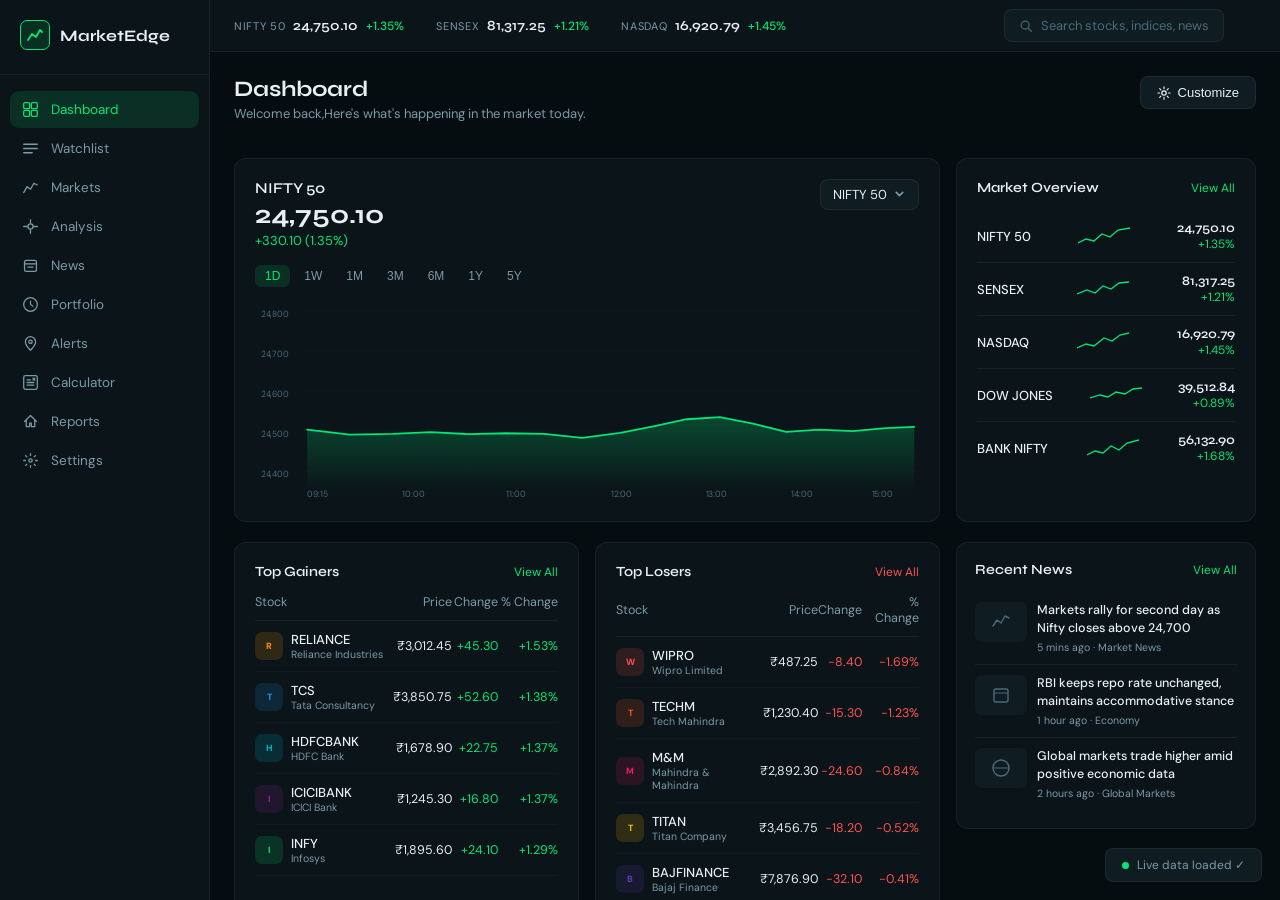
==== commit 6f9497eb: "dashboard.html" ====
--- a/dashboard.html
+++ b/dashboard.html
@@ -97,10 +97,12 @@
 
 /* ── CONTENT ── */
 .content{flex:1;overflow-y:auto;padding:1.5rem;display:flex;flex-direction:column;gap:1.25rem;}
-#calculator-content{flex:1;overflow-y:auto;}
+#sections-wrap{flex:1;overflow:hidden;display:flex;min-height:0;}
+#sections-wrap > div{flex:1;overflow-y:auto;padding:1.5rem;display:none;flex-direction:column;gap:1.25rem;background:var(--bg);min-width:0;}
+#sections-wrap > div.active-section{display:flex;}
 
 /* page header */
-.page-header{display:flex;align-items:flex-start;justify-content:space-between;}
+.page-header{display:flex;align-items:flex-start;justify-content:space-between;margin-bottom:1rem;}
 .page-header h1{font-family:var(--font-head);font-size:22px;font-weight:700;}
 .page-header p{font-size:13px;color:var(--muted);margin-top:3px;}
 .btn-customize{
@@ -221,6 +223,13 @@
 .event-date{font-size:11px;color:var(--muted);}
 .cal-icon{stroke:var(--muted);width:15px;height:15px;}
 
+
+.toggle-on,.toggle-off{width:38px;height:20px;border-radius:10px;cursor:pointer;position:relative;transition:background .2s;flex-shrink:0;}
+.toggle-on{background:var(--green);}
+.toggle-off{background:var(--bg4);}
+.toggle-on::after,.toggle-off::after{content:'';position:absolute;top:3px;width:14px;height:14px;border-radius:50%;background:#fff;transition:left .2s;}
+.toggle-on::after{left:20px;}
+.toggle-off::after{left:3px;}
 /* scrollbar */
 ::-webkit-scrollbar{width:4px;height:4px;}
 ::-webkit-scrollbar-track{background:transparent;}
@@ -324,7 +333,8 @@
   </div>
 
   <!-- SCROLLABLE CONTENT -->
-  <div class="content" id="dashboard-content">
+  <div id="sections-wrap">
+  <div id="dashboard-content" class="active-section" style="">
 
     <!-- Page header -->
     <div class="page-header">
@@ -546,12 +556,11 @@
         </div>
         </div>
       </div>
-    </div>
-
-  </div><!-- /content -->
+
+  </div><!-- /dashboard-content -->
 
   <!-- ── CALCULATOR FULL PAGE SECTION ── -->
-  <div id="calculator-content" style="display:none;flex:1;overflow-y:auto;padding:1.5rem;flex-direction:column;gap:1.25rem;background:var(--bg);min-height:0;width:100%;">
+  <div id="calculator-content">
     <div class="page-header">
       <div>
         <h1>SIP Calculator</h1>
@@ -691,15 +700,12 @@
           </div>
         </div>
 
-        <!-- Invest button -->
-        <button style="width:100%;padding:16px;background:var(--green);color:#060d10;font-weight:800;border:none;border-radius:12px;font-size:16px;cursor:pointer;font-family:var(--font-head);letter-spacing:0.04em;">INVEST NOW</button>
-
       </div>
     </div>
   </div>
 
 
-  <div id="watchlist-content" style="display:none;flex:1;overflow-y:auto;padding:1.5rem;flex-direction:column;gap:1.25rem;background:var(--bg);">
+  <div id="watchlist-content">
     <div class="page-header"><div><h1>Watchlist</h1><p>Track your favourite stocks in real time.</p></div></div>
     <div class="chart-panel" style="overflow:hidden;">
       <div class="panel-header" style="margin-bottom:0;">
@@ -722,7 +728,7 @@
   </div>
 
 
-  <div id="markets-content" style="display:none;flex:1;overflow-y:auto;padding:1.5rem;flex-direction:column;gap:1.25rem;background:var(--bg);">
+  <div id="markets-content">
     <div class="page-header"><div><h1>Markets</h1><p>Global indices and sector performance.</p></div></div>
     <div style="display:grid;grid-template-columns:repeat(3,1fr);gap:1rem;">
       <div class="chart-panel" style="padding:20px;">
@@ -763,7 +769,7 @@
   </div>
 
 
-  <div id="analysis-content" style="display:none;flex:1;overflow-y:auto;padding:1.5rem;flex-direction:column;gap:1.25rem;background:var(--bg);">
+  <div id="analysis-content">
     <div class="page-header"><div><h1>Analysis</h1><p>Technical and fundamental insights.</p></div></div>
     <div style="display:grid;grid-template-columns:1fr 1fr;gap:1rem;">
       <div class="chart-panel" style="padding:20px;">
@@ -811,7 +817,7 @@
   </div>
 
 
-  <div id="news-content" style="display:none;flex:1;overflow-y:auto;padding:1.5rem;flex-direction:column;gap:1.25rem;background:var(--bg);">
+  <div id="news-content">
     <div class="page-header"><div><h1>Market News</h1><p>Latest updates from financial markets.</p></div></div>
     <div style="display:flex;gap:8px;flex-wrap:wrap;margin-bottom:4px;">
       <button onclick="filterNews(this,'all')" style="padding:6px 16px;border-radius:20px;border:0.5px solid var(--green);background:var(--green-glow);color:var(--green);font-size:12px;cursor:pointer;font-family:var(--font-body);">All</button>
@@ -823,7 +829,7 @@
   </div>
 
 
-  <div id="portfolio-content" style="display:none;flex:1;overflow-y:auto;padding:1.5rem;flex-direction:column;gap:1.25rem;background:var(--bg);">
+  <div id="portfolio-content">
     <div class="page-header"><div><h1>Portfolio</h1><p>Your holdings and performance overview.</p></div></div>
     <div style="display:grid;grid-template-columns:repeat(4,1fr);gap:1rem;">
       <div class="chart-panel" style="padding:18px;"><div style="font-size:11px;color:var(--muted);margin-bottom:6px;letter-spacing:.06em;">PORTFOLIO VALUE</div><div style="font-size:20px;font-weight:700;font-family:var(--font-head);color:var(--text);">₹12,84,320</div><div style="font-size:12px;color:var(--green);margin-top:4px;">▲ +₹84,320 today</div></div>
@@ -854,7 +860,7 @@
   </div>
 
 
-  <div id="alerts-content" style="display:none;flex:1;overflow-y:auto;padding:1.5rem;flex-direction:column;gap:1.25rem;background:var(--bg);">
+  <div id="alerts-content">
     <div class="page-header"><div><h1>Alerts</h1><p>Price alerts and notifications.</p></div><button style="background:var(--green);color:#060d10;border:none;border-radius:8px;padding:9px 18px;font-weight:700;font-size:13px;cursor:pointer;font-family:var(--font-head);">+ New Alert</button></div>
     <div style="display:flex;flex-direction:column;gap:10px;">
       <div class="chart-panel" style="padding:16px;display:flex;justify-content:space-between;align-items:center;">
@@ -873,7 +879,7 @@
   </div>
 
 
-  <div id="reports-content" style="display:none;flex:1;overflow-y:auto;padding:1.5rem;flex-direction:column;gap:1.25rem;background:var(--bg);">
+  <div id="reports-content">
     <div class="page-header"><div><h1>Reports</h1><p>Trading statements and performance reports.</p></div><button style="background:var(--green);color:#060d10;border:none;border-radius:8px;padding:9px 18px;font-weight:700;font-size:13px;cursor:pointer;font-family:var(--font-head);">Download Report</button></div>
     <div style="display:grid;grid-template-columns:1fr 1fr;gap:1rem;">
       <div class="chart-panel" style="padding:20px;">
@@ -893,33 +899,47 @@
   </div>
 
 
-  <div id="settings-content" style="display:none;flex:1;overflow-y:auto;padding:1.5rem;flex-direction:column;gap:1.25rem;background:var(--bg);">
+  <div id="settings-content">
     <div class="page-header"><div><h1>Settings</h1><p>Manage your account and preferences.</p></div></div>
-    <div style="display:grid;grid-template-columns:1fr 1fr;gap:1rem;">
-      <div class="chart-panel" style="padding:20px;display:flex;flex-direction:column;gap:16px;">
-        <div class="panel-header"><span class="panel-title">Profile</span></div>
-        <div style="display:flex;align-items:center;gap:14px;">
-          <div style="width:52px;height:52px;border-radius:50%;background:var(--green-glow);border:2px solid var(--green);display:flex;align-items:center;justify-content:center;font-size:20px;font-weight:700;color:var(--green);">AS</div>
-          <div><div style="font-weight:600;font-size:15px;">Arjun Sharma</div><div style="font-size:12px;color:var(--muted);">arjun@marketedge.in</div></div>
-        </div>
-        <div style="display:flex;flex-direction:column;gap:10px;">
-          <div><label style="font-size:12px;color:var(--muted);display:block;margin-bottom:4px;">Full Name</label><input value="Arjun Sharma" style="width:100%;background:var(--bg3);border:0.5px solid var(--border);border-radius:8px;padding:8px 12px;color:var(--text);font-size:13px;font-family:var(--font-body);outline:none;box-sizing:border-box;"></div>
-          <div><label style="font-size:12px;color:var(--muted);display:block;margin-bottom:4px;">Email</label><input value="arjun@marketedge.in" style="width:100%;background:var(--bg3);border:0.5px solid var(--border);border-radius:8px;padding:8px 12px;color:var(--text);font-size:13px;font-family:var(--font-body);outline:none;box-sizing:border-box;"></div>
-        </div>
-        <button style="background:var(--green);color:#060d10;border:none;border-radius:8px;padding:9px;font-weight:700;font-size:13px;cursor:pointer;font-family:var(--font-head);">Save Changes</button>
-      </div>
-      <div class="chart-panel" style="padding:20px;display:flex;flex-direction:column;gap:16px;">
+    <div style="display:grid;grid-template-columns:1fr 1fr;gap:1rem;max-width:700px;">
+      <div class="chart-panel" style="padding:24px;display:flex;flex-direction:column;gap:16px;">
         <div class="panel-header"><span class="panel-title">Preferences</span></div>
-        <div style="display:flex;flex-direction:column;gap:14px;">
-          <div style="display:flex;justify-content:space-between;align-items:center;"><span style="font-size:13px;color:var(--muted);">Email Notifications</span><div onclick="this.classList.toggle('on')" style="width:42px;height:22px;border-radius:20px;background:var(--green);cursor:pointer;position:relative;transition:.2s;"><div style="position:absolute;top:3px;right:3px;width:16px;height:16px;border-radius:50%;background:#fff;transition:.2s;"></div></div></div>
-          <div style="display:flex;justify-content:space-between;align-items:center;"><span style="font-size:13px;color:var(--muted);">Price Alerts (SMS)</span><div onclick="this.classList.toggle('on')" style="width:42px;height:22px;border-radius:20px;background:var(--bg3);border:0.5px solid var(--border);cursor:pointer;position:relative;transition:.2s;"><div style="position:absolute;top:3px;left:3px;width:16px;height:16px;border-radius:50%;background:var(--muted2);transition:.2s;"></div></div></div>
-          <div style="display:flex;justify-content:space-between;align-items:center;"><span style="font-size:13px;color:var(--muted);">Dark Mode</span><div style="width:42px;height:22px;border-radius:20px;background:var(--green);cursor:pointer;position:relative;"><div style="position:absolute;top:3px;right:3px;width:16px;height:16px;border-radius:50%;background:#fff;"></div></div></div>
-          <div style="display:flex;justify-content:space-between;align-items:center;"><span style="font-size:13px;color:var(--muted);">Auto-refresh Data</span><div onclick="this.classList.toggle('on')" style="width:42px;height:22px;border-radius:20px;background:var(--green);cursor:pointer;position:relative;transition:.2s;"><div style="position:absolute;top:3px;right:3px;width:16px;height:16px;border-radius:50%;background:#fff;transition:.2s;"></div></div></div>
+        <div style="display:flex;align-items:center;justify-content:space-between;padding:10px 0;border-bottom:0.5px solid var(--border);">
+          <span style="font-size:13px;">Email Notifications</span>
+          <div class="toggle-on" onclick="this.classList.toggle('toggle-off');this.classList.toggle('toggle-on')"></div>
+        </div>
+        <div style="display:flex;align-items:center;justify-content:space-between;padding:10px 0;border-bottom:0.5px solid var(--border);">
+          <span style="font-size:13px;">Price Alerts (SMS)</span>
+          <div class="toggle-off" onclick="this.classList.toggle('toggle-off');this.classList.toggle('toggle-on')"></div>
+        </div>
+        <div style="display:flex;align-items:center;justify-content:space-between;padding:10px 0;border-bottom:0.5px solid var(--border);">
+          <span style="font-size:13px;">Dark Mode</span>
+          <div class="toggle-on" onclick="this.classList.toggle('toggle-off');this.classList.toggle('toggle-on')"></div>
+        </div>
+        <div style="display:flex;align-items:center;justify-content:space-between;padding:10px 0;">
+          <span style="font-size:13px;">Auto-refresh Data</span>
+          <div class="toggle-on" onclick="this.classList.toggle('toggle-off');this.classList.toggle('toggle-on')"></div>
+        </div>
+      </div>
+      <div class="chart-panel" style="padding:24px;display:flex;flex-direction:column;gap:16px;">
+        <div class="panel-header"><span class="panel-title">Display</span></div>
+        <div style="display:flex;align-items:center;justify-content:space-between;padding:10px 0;border-bottom:0.5px solid var(--border);">
+          <span style="font-size:13px;">Show Portfolio Value</span>
+          <div class="toggle-on" onclick="this.classList.toggle('toggle-off');this.classList.toggle('toggle-on')"></div>
+        </div>
+        <div style="display:flex;align-items:center;justify-content:space-between;padding:10px 0;border-bottom:0.5px solid var(--border);">
+          <span style="font-size:13px;">Compact View</span>
+          <div class="toggle-off" onclick="this.classList.toggle('toggle-off');this.classList.toggle('toggle-on')"></div>
+        </div>
+        <div style="display:flex;align-items:center;justify-content:space-between;padding:10px 0;">
+          <span style="font-size:13px;">Show Market Indices</span>
+          <div class="toggle-on" onclick="this.classList.toggle('toggle-off');this.classList.toggle('toggle-on')"></div>
         </div>
       </div>
     </div>
   </div>
 
+  </div><!-- /sections-wrap -->
 </div><!-- /main -->
 </div><!-- /app -->
 
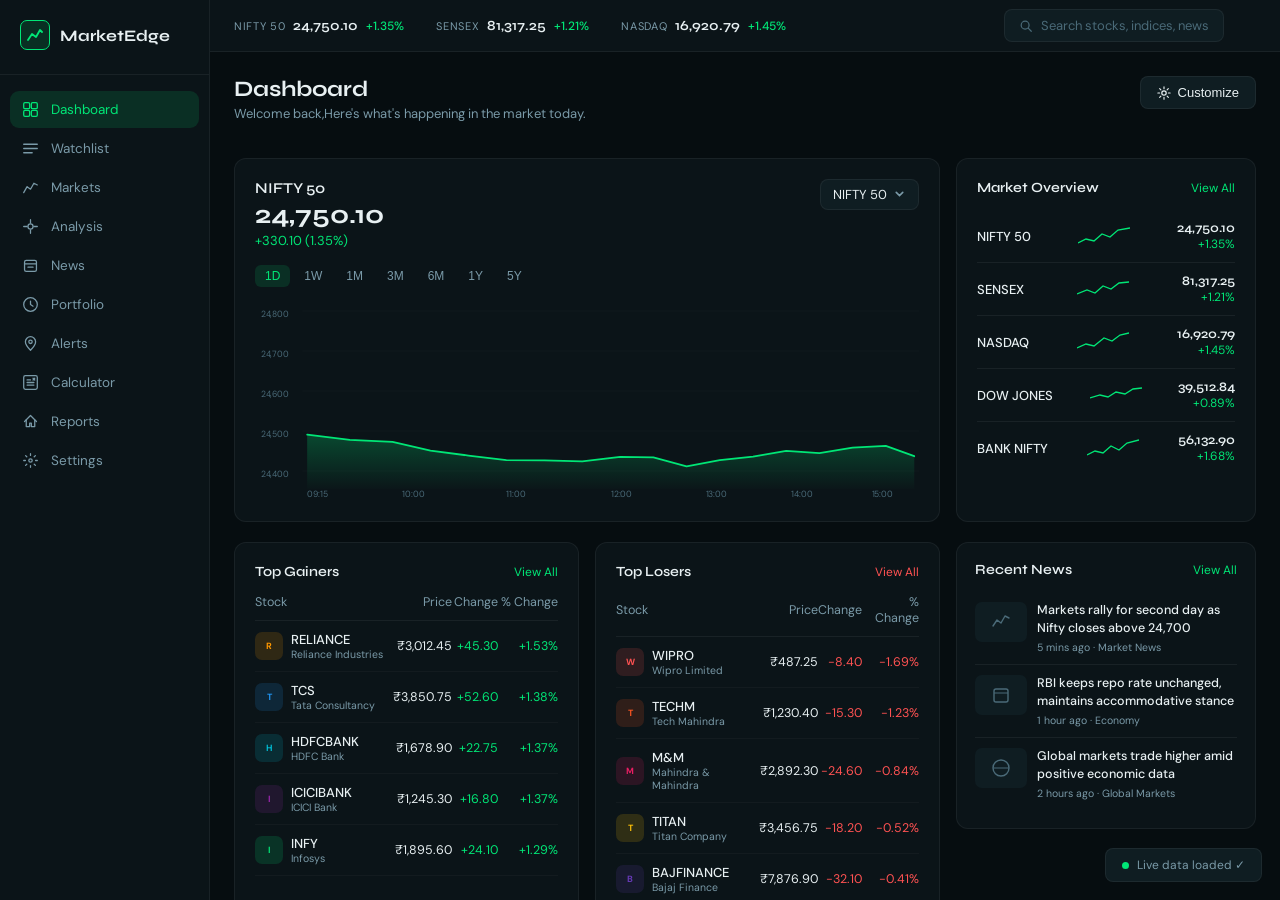
==== commit 8ab04cfb: "dashboard.html" ====
--- a/dashboard.html
+++ b/dashboard.html
@@ -242,9 +242,164 @@
 
 
 
+
+/* ══════════════════════════════════════
+   MOBILE RESPONSIVE — MarketEdge
+   ══════════════════════════════════════ */
+
+/* Hamburger button — hidden on desktop */
+.hamburger {
+  display: none;
+  flex-direction: column;
+  gap: 5px;
+  cursor: pointer;
+  padding: 8px;
+  border-radius: 8px;
+  background: transparent;
+  border: none;
+  z-index: 200;
+}
+.hamburger span {
+  display: block;
+  width: 22px;
+  height: 2px;
+  background: var(--text);
+  border-radius: 2px;
+  transition: all 0.3s;
+}
+.hamburger.open span:nth-child(1) { transform: translateY(7px) rotate(45deg); }
+.hamburger.open span:nth-child(2) { opacity: 0; }
+.hamburger.open span:nth-child(3) { transform: translateY(-7px) rotate(-45deg); }
+
+/* Sidebar overlay for mobile */
+.sidebar-overlay {
+  display: none;
+  position: fixed;
+  inset: 0;
+  background: rgba(0,0,0,0.6);
+  z-index: 99;
+  backdrop-filter: blur(2px);
+}
+.sidebar-overlay.visible { display: block; }
+
+@media (max-width: 768px) {
+  /* ── LAYOUT ── */
+  .app { flex-direction: column; height: 100vh; overflow: hidden; }
+
+  /* ── SIDEBAR — slide in from left ── */
+  .sidebar {
+    position: fixed;
+    top: 0; left: 0; bottom: 0;
+    width: 240px !important;
+    min-width: 240px !important;
+    transform: translateX(-100%);
+    transition: transform 0.3s ease;
+    z-index: 100;
+    box-shadow: 4px 0 24px rgba(0,0,0,0.5);
+  }
+  .sidebar.mobile-open { transform: translateX(0); }
+
+  /* ── TOPBAR ── */
+  .topbar {
+    padding: 0 12px;
+    height: 52px;
+    gap: 8px;
+  }
+  .hamburger { display: flex; }
+  .topbar-indices {
+    gap: 0.8rem;
+    font-size: 11px;
+    flex: 1;
+    overflow-x: auto;
+    white-space: nowrap;
+    scrollbar-width: none;
+  }
+  .topbar-indices::-webkit-scrollbar { display: none; }
+  .index-item { flex-shrink: 0; }
+  .index-name { display: none; }
+  .topbar-right { gap: 8px; }
+  .search-bar { display: none; }
+
+  /* ── MAIN CONTENT ── */
+  .main { flex: 1; min-height: 0; }
+  #sections-wrap > div { padding: 1rem; gap: 1rem; }
+
+  /* ── PAGE HEADER ── */
+  .page-header { flex-direction: column; gap: 8px; }
+  .page-header h1 { font-size: 18px; }
+  .btn-customize { font-size: 12px; padding: 6px 12px; }
+
+  /* ── DASHBOARD GRIDS ── */
+  .mid-row { grid-template-columns: 1fr !important; }
+  .bottom-row { grid-template-columns: 1fr !important; }
+
+  /* ── CHART PANEL ── */
+  .chart-panel { padding: 14px; }
+  .area-chart-wrap { height: 180px !important; }
+
+  /* ── MARKET OVERVIEW (right panel) ── */
+  .right-stack { display: grid; grid-template-columns: 1fr 1fr; gap: 0.75rem; }
+
+  /* ── STOCK TABLES ── */
+  .stock-table th:nth-child(n+4),
+  .stock-table td:nth-child(n+4) { display: none; }
+
+  /* ── INDICES GRID (markets page) ── */
+  [style*="grid-template-columns:repeat(3"] {
+    grid-template-columns: 1fr 1fr !important;
+  }
+  [style*="grid-template-columns:1fr 1fr 1fr"] {
+    grid-template-columns: 1fr 1fr !important;
+  }
+
+  /* ── CALCULATOR ── */
+  [style*="grid-template-columns:minmax(0,1fr) minmax(0,1fr)"],
+  .calc-two-col {
+    flex-direction: column !important;
+  }
+
+  /* ── PORTFOLIO CARDS ── */
+  [style*="grid-template-columns:1fr 1fr 1fr 1fr"] {
+    grid-template-columns: 1fr 1fr !important;
+  }
+
+  /* ── ANALYSIS GRID ── */
+  [style*="grid-template-columns:1fr 1fr;gap:1rem"] {
+    grid-template-columns: 1fr !important;
+  }
+
+  /* ── SETTINGS ── */
+  [style*="grid-template-columns:1fr 1fr;gap:1rem;max-width:700px"] {
+    grid-template-columns: 1fr !important;
+    max-width: 100% !important;
+  }
+
+  /* ── WATCHLIST TABLE ── */
+  .watchlist-table th:nth-child(n+5),
+  .watchlist-table td:nth-child(n+5) { display: none; }
+
+  /* ── REPORTS ── */
+  [style*="grid-template-columns:1fr 1fr"] {
+    grid-template-columns: 1fr !important;
+  }
+
+  /* ── NEWS CARDS ── */
+  .news-filters { flex-wrap: wrap; gap: 6px; }
+
+  /* ── FONT SIZES ── */
+  .stat-value { font-size: 20px !important; }
+  .panel-title { font-size: 13px; }
+}
+
+@media (max-width: 400px) {
+  .topbar-indices { gap: 0.5rem; }
+  #sections-wrap > div { padding: 0.75rem; }
+  .chart-panel { padding: 10px; }
+}
 </style>
 </head>
 <body>
+<div class="sidebar-overlay" id="sidebar-overlay" onclick="closeSidebar()"></div>
 <div class="app">
 
 <!-- ── SIDEBAR ── -->
@@ -304,7 +459,7 @@
 <div class="main">
 
   <!-- TOP BAR -->
-  <div class="topbar">
+  <div class="topbar"><button class="hamburger" id="hamburger" onclick="toggleSidebar()" aria-label="Menu"><span></span><span></span><span></span></button>
     <div class="topbar-indices">
       <div class="idx">
         <span class="idx-name">NIFTY 50</span>
@@ -1529,6 +1684,30 @@
   calcRun();
 }
 
+// ── MOBILE SIDEBAR ──
+function toggleSidebar() {
+  const sidebar = document.querySelector('.sidebar');
+  const overlay = document.getElementById('sidebar-overlay');
+  const btn = document.getElementById('hamburger');
+  sidebar.classList.toggle('mobile-open');
+  overlay.classList.toggle('visible');
+  btn.classList.toggle('open');
+}
+function closeSidebar() {
+  const sidebar = document.querySelector('.sidebar');
+  const overlay = document.getElementById('sidebar-overlay');
+  const btn = document.getElementById('hamburger');
+  sidebar.classList.remove('mobile-open');
+  overlay.classList.remove('visible');
+  btn.classList.remove('open');
+}
+// Close sidebar when a nav item is clicked on mobile
+document.querySelectorAll('.nav-item').forEach(item => {
+  item.addEventListener('click', () => {
+    if (window.innerWidth <= 768) closeSidebar();
+  });
+});
+
 </script>
 </body>
 </html>
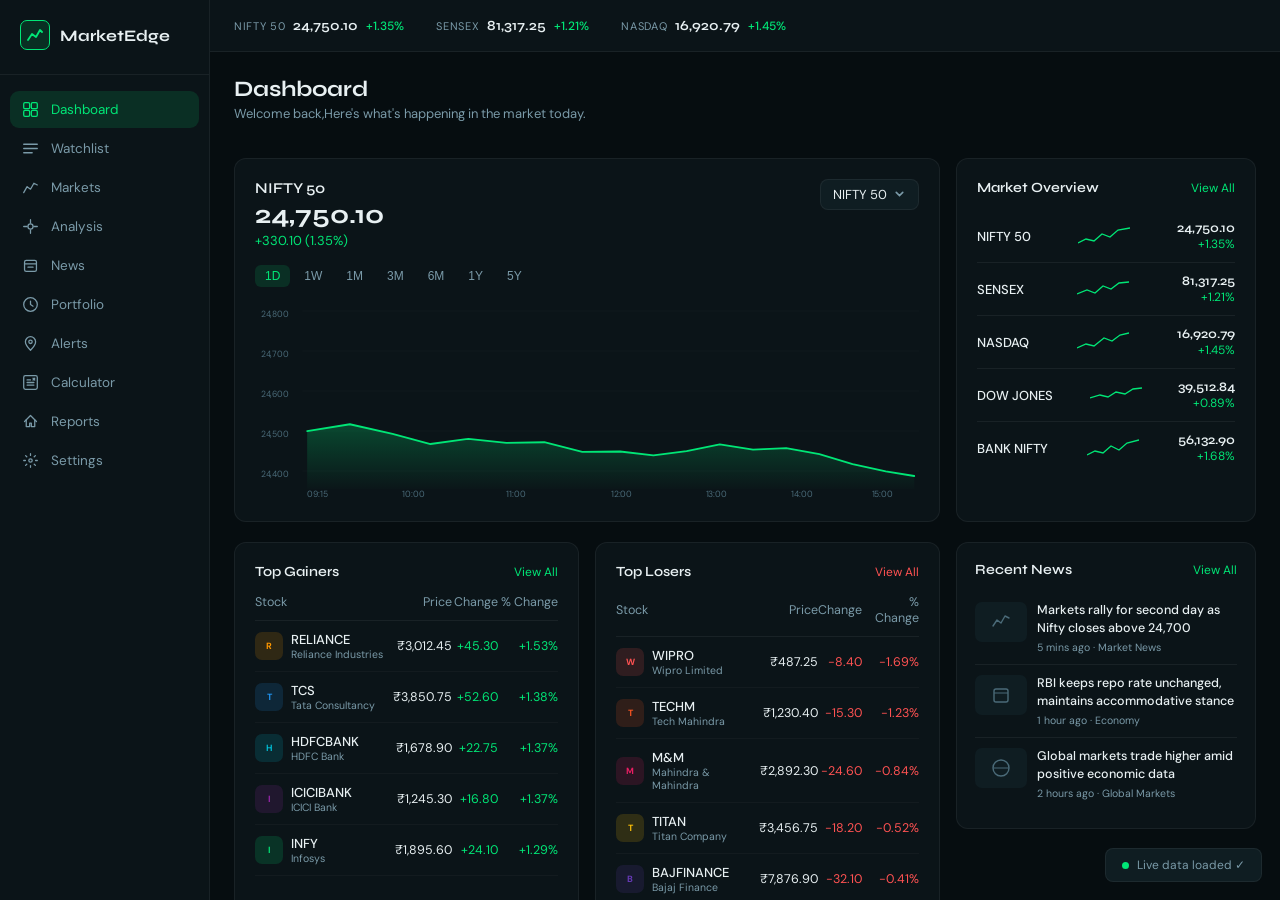
==== commit 47f728f5: "dashboard.html" ====
--- a/dashboard.html
+++ b/dashboard.html
@@ -81,17 +81,6 @@
 .idx-chg{font-size:12px;font-weight:500;color:var(--green);}
 .idx-chg.red{color:var(--red);}
 
-.search-bar{
-  display:flex;align-items:center;gap:8px;
-  background:var(--bg3);border:0.5px solid var(--border);
-  border-radius:8px;padding:7px 14px;min-width:220px;
-}
-.search-bar input{
-  background:none;border:none;outline:none;
-  color:var(--text);font-size:13px;font-family:var(--font-body);width:100%;
-}
-.search-bar input::placeholder{color:var(--muted2);}
-.search-bar svg{stroke:var(--muted2);width:14px;height:14px;flex-shrink:0;}
 
 .topbar-right{display:flex;align-items:center;gap:14px;}
 
@@ -105,14 +94,6 @@
 .page-header{display:flex;align-items:flex-start;justify-content:space-between;margin-bottom:1rem;}
 .page-header h1{font-family:var(--font-head);font-size:22px;font-weight:700;}
 .page-header p{font-size:13px;color:var(--muted);margin-top:3px;}
-.btn-customize{
-  display:flex;align-items:center;gap:7px;
-  padding:8px 16px;border-radius:8px;
-  background:var(--bg3);border:0.5px solid var(--border);
-  color:var(--text);font-size:13px;cursor:pointer;transition:border-color .15s;
-}
-.btn-customize:hover{border-color:var(--muted);}
-.btn-customize svg{stroke:var(--text);width:14px;height:14px;}
 
 /* ── MIDDLE ROW ── */
 .mid-row{display:grid;grid-template-columns:1fr 300px;gap:1rem;}
@@ -318,7 +299,6 @@
   .index-item { flex-shrink: 0; }
   .index-name { display: none; }
   .topbar-right { gap: 8px; }
-  .search-bar { display: none; }
 
   /* ── MAIN CONTENT ── */
   .main { flex: 1; min-height: 0; }
@@ -327,7 +307,6 @@
   /* ── PAGE HEADER ── */
   .page-header { flex-direction: column; gap: 8px; }
   .page-header h1 { font-size: 18px; }
-  .btn-customize { font-size: 12px; padding: 6px 12px; }
 
   /* ── DASHBOARD GRIDS ── */
   .mid-row { grid-template-columns: 1fr !important; }
@@ -477,10 +456,6 @@
         <span class="idx-chg" id="tb-nasdaq-c">+1.45%</span>
       </div>
     </div>
-    <div class="search-bar">
-      <svg viewBox="0 0 16 16" fill="none"><circle cx="7" cy="7" r="4.5" stroke-width="1.4"/><line x1="10.5" y1="10.5" x2="14" y2="14" stroke-width="1.4" stroke-linecap="round"/></svg>
-      <input type="text" placeholder="Search stocks, indices, news..."/>
-    </div>
     <div class="topbar-right">
 
 
@@ -497,10 +472,6 @@
         <h1>Dashboard</h1>
         <p>Welcome back,Here's what's happening in the market today.</p>
       </div>
-      <button class="btn-customize">
-        <svg viewBox="0 0 16 16" fill="none"><circle cx="8" cy="8" r="2.5" stroke-width="1.4"/><path d="M8 1v2M8 13v2M1 8h2M13 8h2M3.05 3.05l1.41 1.41M11.54 11.54l1.41 1.41M3.05 12.95l1.41-1.41M11.54 4.46l1.41-1.41" stroke-width="1.3" stroke-linecap="round"/></svg>
-        Customize
-      </button>
     </div>
 
 
@@ -1035,7 +1006,7 @@
 
 
   <div id="reports-content">
-    <div class="page-header"><div><h1>Reports</h1><p>Trading statements and performance reports.</p></div><button style="background:var(--green);color:#060d10;border:none;border-radius:8px;padding:9px 18px;font-weight:700;font-size:13px;cursor:pointer;font-family:var(--font-head);">Download Report</button></div>
+    <div class="page-header"><div><h1>Reports</h1><p>Trading statements and performance reports.</p></div></div>
     <div style="display:grid;grid-template-columns:1fr 1fr;gap:1rem;">
       <div class="chart-panel" style="padding:20px;">
         <div class="panel-header"><span class="panel-title">Monthly P&L</span></div>
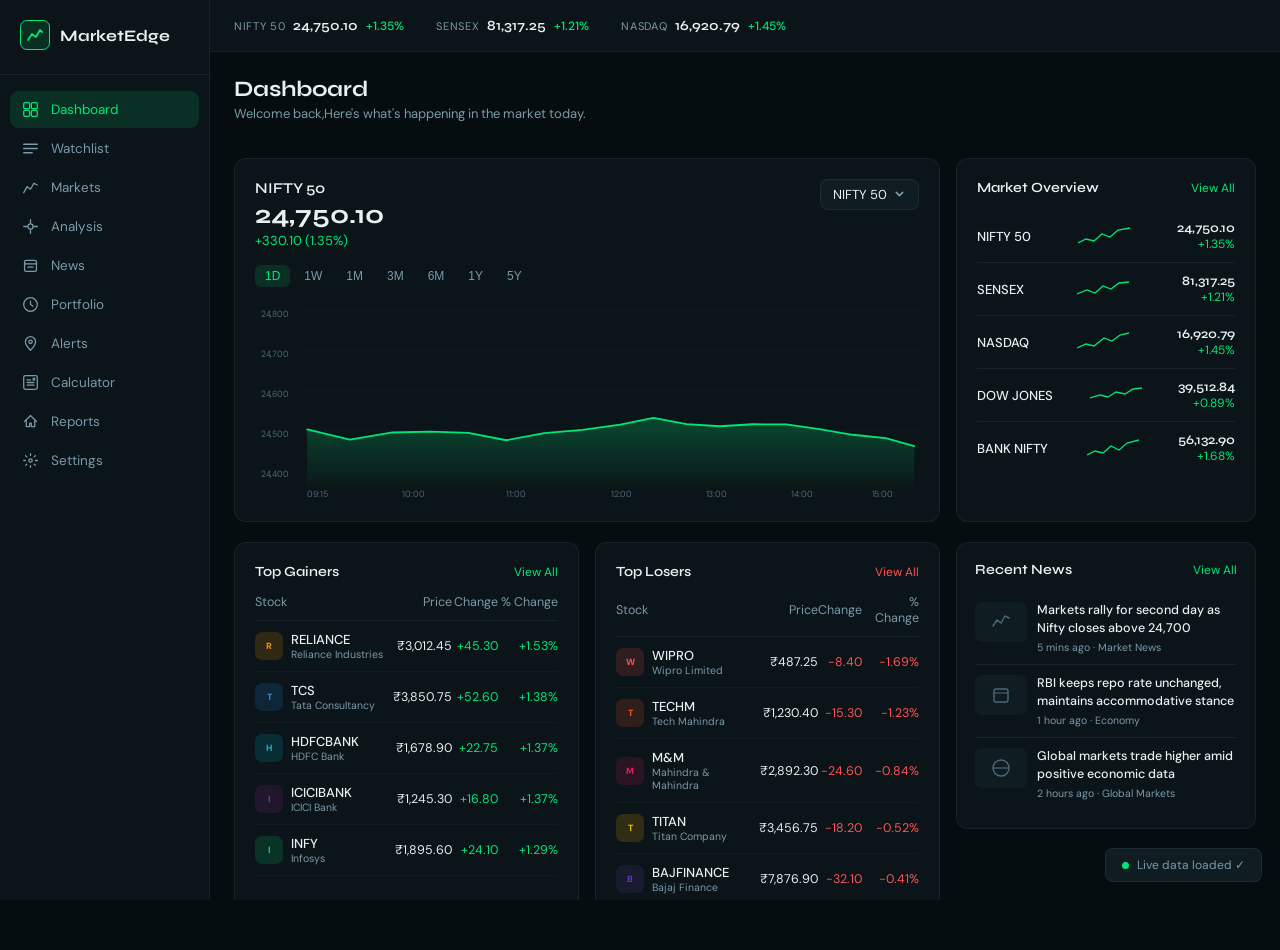
==== commit 3d63cbbb: "dashboard.html" ====
--- a/dashboard.html
+++ b/dashboard.html
@@ -19,7 +19,11 @@
 html,body{height:100%;font-family:var(--font-body);background:var(--bg);color:var(--text);overflow-x:hidden;}
 
 /* ── LAYOUT ── */
-.app{display:flex;height:100vh;overflow:hidden;}
+.app{
+  display:flex;
+  min-height:100vh;
+  overflow:hidden;
+}
 
 /* ── SIDEBAR ── */
 .sidebar{
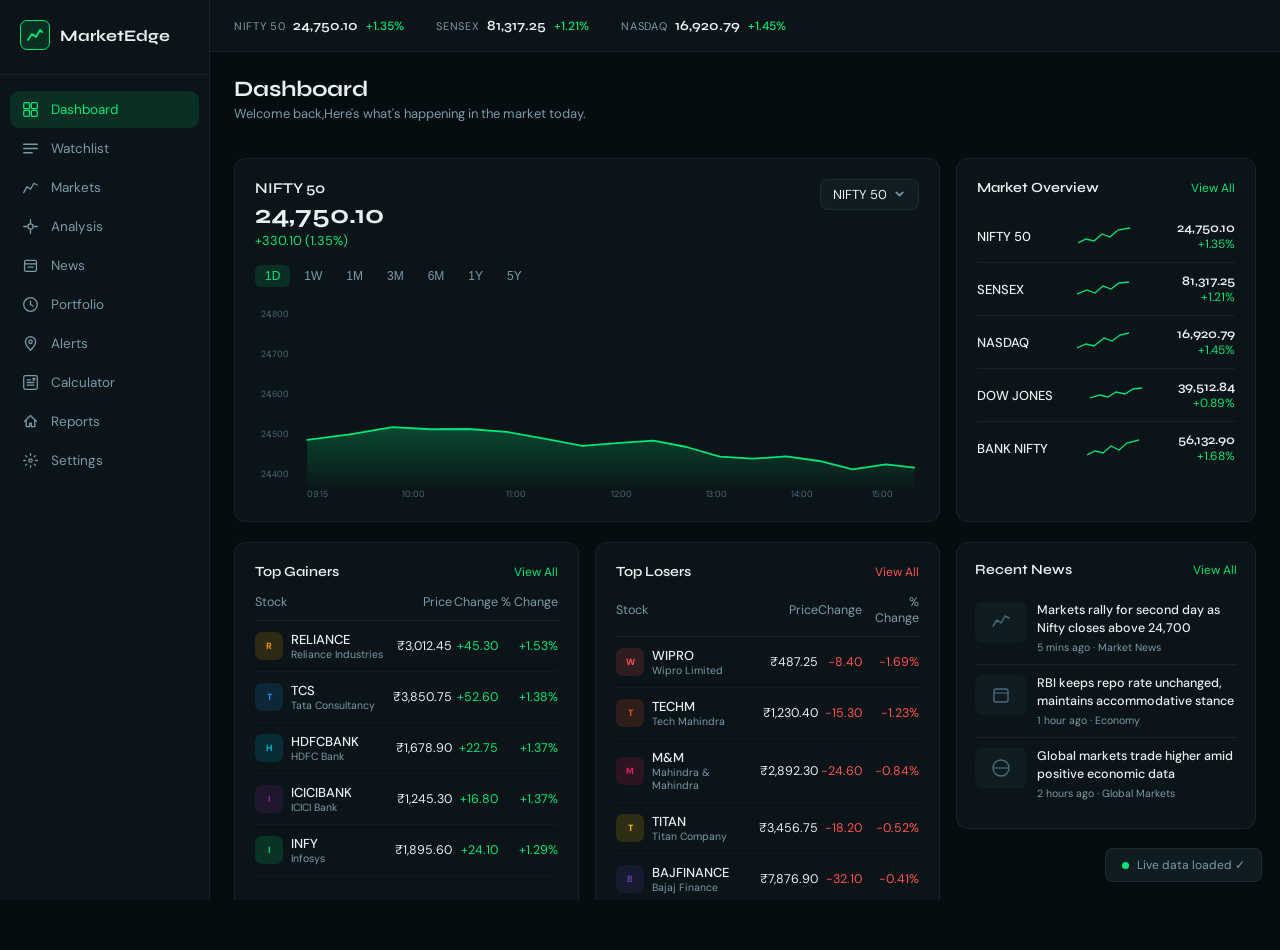
==== commit 3348e6b6: "dashboard.html" ====
--- a/dashboard.html
+++ b/dashboard.html
@@ -468,7 +468,7 @@
 
   <!-- SCROLLABLE CONTENT -->
   <div id="sections-wrap">
-  <div id="dashboard-content" class="active-section" style="">
+  <div id="dashboard-content" class="active-section">
 
     <!-- Page header -->
     <div class="page-header">
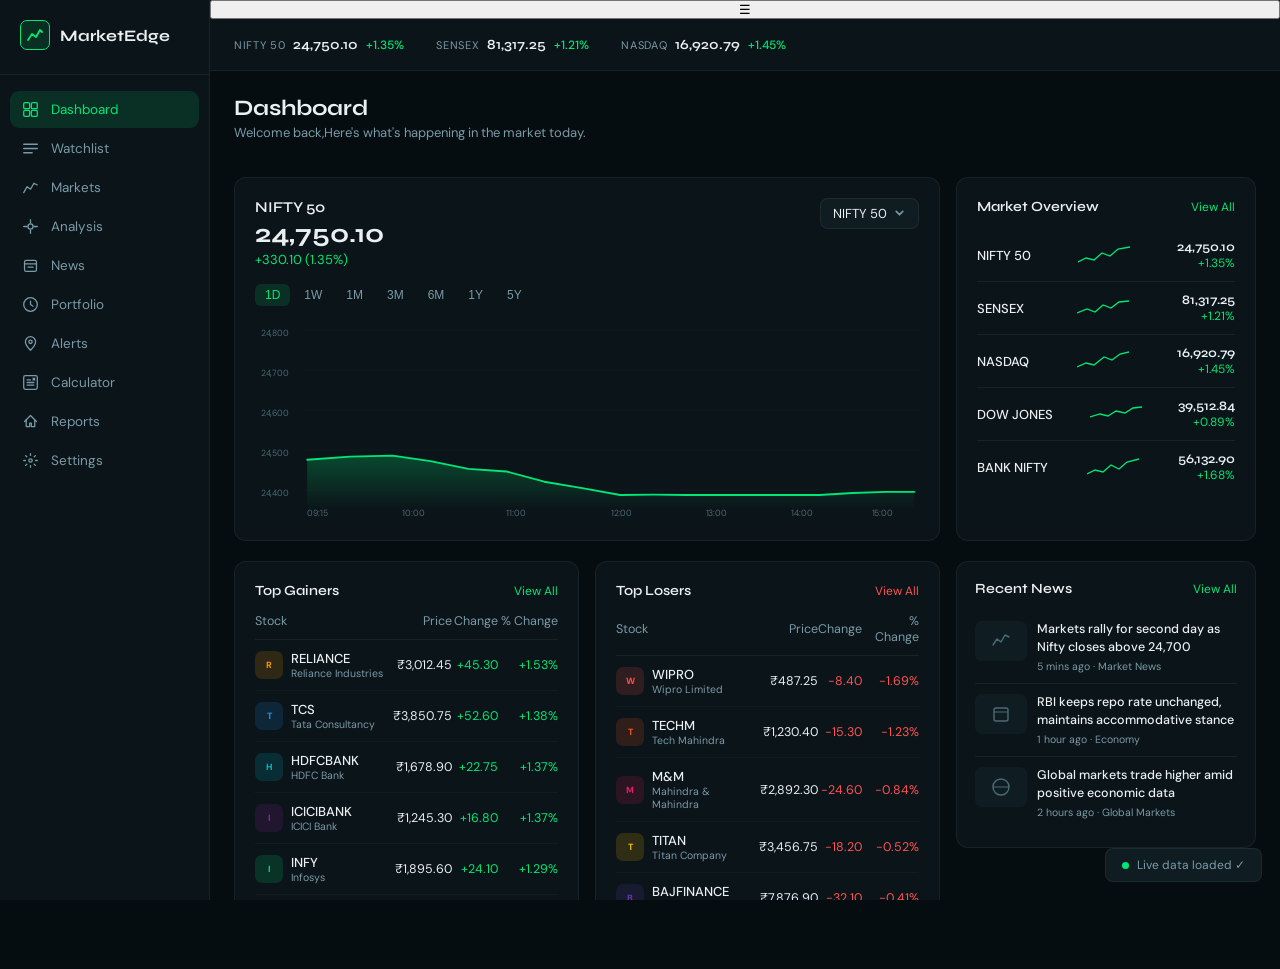
==== commit bfd503f2: "changes in css" ====
--- a/dashboard.html
+++ b/dashboard.html
@@ -442,6 +442,7 @@
 <div class="main">
 
   <!-- TOP BAR -->
+   <button class="menu-btn" onclick="toggleSidebar()">☰</button>
   <div class="topbar"><button class="hamburger" id="hamburger" onclick="toggleSidebar()" aria-label="Menu"><span></span><span></span><span></span></button>
     <div class="topbar-indices">
       <div class="idx">
@@ -1682,7 +1683,6 @@
     if (window.innerWidth <= 768) closeSidebar();
   });
 });
-
 </script>
 </body>
 </html>
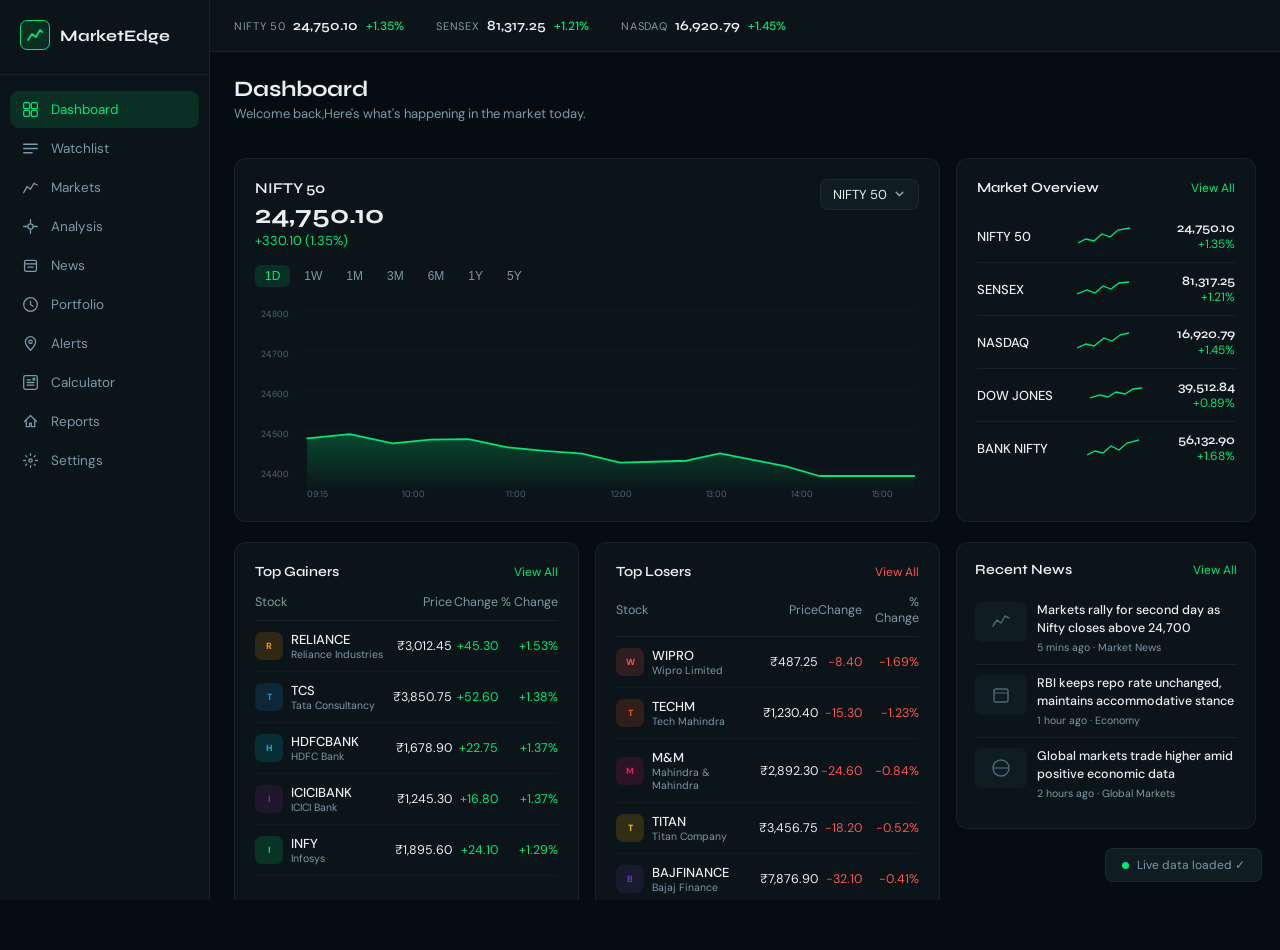
==== commit b669accc: "dashboard.html" ====
--- a/dashboard.html
+++ b/dashboard.html
@@ -232,153 +232,245 @@
    MOBILE RESPONSIVE — MarketEdge
    ══════════════════════════════════════ */
 
-/* Hamburger button — hidden on desktop */
+/* Hamburger — hidden on desktop */
+
+/* ═══════════════════════════════════════════════
+   MOBILE — Groww/Kotak Style Bottom Nav
+   ═══════════════════════════════════════════════ */
+
+/* Bottom nav bar — hidden on desktop */
+.bottom-nav {
+  display: none;
+}
+
+/* Hamburger — hidden by default */
 .hamburger {
   display: none;
   flex-direction: column;
   gap: 5px;
   cursor: pointer;
-  padding: 8px;
-  border-radius: 8px;
+  padding: 6px 8px;
   background: transparent;
   border: none;
-  z-index: 200;
+  flex-shrink: 0;
+  z-index: 10;
 }
 .hamburger span {
   display: block;
-  width: 22px;
+  width: 20px;
   height: 2px;
   background: var(--text);
   border-radius: 2px;
-  transition: all 0.3s;
-}
-.hamburger.open span:nth-child(1) { transform: translateY(7px) rotate(45deg); }
-.hamburger.open span:nth-child(2) { opacity: 0; }
-.hamburger.open span:nth-child(3) { transform: translateY(-7px) rotate(-45deg); }
-
-/* Sidebar overlay for mobile */
+  transition: all 0.28s;
+}
+.hamburger.open span:nth-child(1){transform:translateY(7px) rotate(45deg);}
+.hamburger.open span:nth-child(2){opacity:0;}
+.hamburger.open span:nth-child(3){transform:translateY(-7px) rotate(-45deg);}
+
+/* Sidebar overlay */
 .sidebar-overlay {
   display: none;
   position: fixed;
   inset: 0;
-  background: rgba(0,0,0,0.6);
-  z-index: 99;
-  backdrop-filter: blur(2px);
+  background: rgba(0,0,0,0.65);
+  backdrop-filter: blur(3px);
+  z-index: 998;
 }
 .sidebar-overlay.visible { display: block; }
 
 @media (max-width: 768px) {
+
   /* ── LAYOUT ── */
-  .app { flex-direction: column; height: 100vh; overflow: hidden; }
-
-  /* ── SIDEBAR — slide in from left ── */
+  html, body { overflow-x: hidden; }
+  .app { flex-direction: column; height: 100dvh; overflow: hidden; }
+  .main { flex: 1; min-height: 0; display: flex; flex-direction: column; overflow: hidden; }
+
+  /* ── SIDEBAR: Hidden — use bottom nav instead ── */
   .sidebar {
-    position: fixed;
+    position: fixed !important;
     top: 0; left: 0; bottom: 0;
-    width: 240px !important;
-    min-width: 240px !important;
+    width: 260px !important;
+    min-width: 260px !important;
     transform: translateX(-100%);
     transition: transform 0.3s ease;
-    z-index: 100;
-    box-shadow: 4px 0 24px rgba(0,0,0,0.5);
+    z-index: 999;
+    box-shadow: 6px 0 30px rgba(0,0,0,0.6);
   }
   .sidebar.mobile-open { transform: translateX(0); }
 
   /* ── TOPBAR ── */
   .topbar {
-    padding: 0 12px;
-    height: 52px;
-    gap: 8px;
-  }
-  .hamburger { display: flex; }
+    position: relative !important;
+    height: 48px !important;
+    padding: 0 14px !important;
+    gap: 10px;
+    flex-shrink: 0;
+    border-bottom: 1px solid var(--border);
+  }
+  .hamburger { display: flex !important; }
+  .search-bar { display: none; }
   .topbar-indices {
-    gap: 0.8rem;
-    font-size: 11px;
     flex: 1;
+    gap: 1rem;
+    font-size: 11.5px;
     overflow-x: auto;
     white-space: nowrap;
     scrollbar-width: none;
   }
   .topbar-indices::-webkit-scrollbar { display: none; }
+  .index-name { display: none; }
   .index-item { flex-shrink: 0; }
-  .index-name { display: none; }
-  .topbar-right { gap: 8px; }
-
-  /* ── MAIN CONTENT ── */
-  .main { flex: 1; min-height: 0; }
-  #sections-wrap > div { padding: 1rem; gap: 1rem; }
+
+  /* ── SECTIONS ── */
+  #sections-wrap {
+    flex: 1;
+    min-height: 0;
+    overflow: hidden;
+    display: flex;
+  }
+  #sections-wrap > div {
+    padding: 1rem 0.9rem 1rem;
+    gap: 0.9rem;
+    /* Bottom padding for bottom nav */
+    padding-bottom: 70px !important;
+  }
 
   /* ── PAGE HEADER ── */
-  .page-header { flex-direction: column; gap: 8px; }
-  .page-header h1 { font-size: 18px; }
-
-  /* ── DASHBOARD GRIDS ── */
+  .page-header { flex-direction: column; gap: 6px; margin-bottom: 0.75rem; }
+  .page-header h1 { font-size: 20px; }
+  .btn-customize { font-size: 12px; padding: 6px 12px; align-self: flex-start; }
+
+  /* ── BOTTOM NAV BAR (Groww style) ── */
+  .bottom-nav {
+    display: flex !important;
+    position: fixed;
+    bottom: 0; left: 0; right: 0;
+    height: 60px;
+    background: var(--bg2);
+    border-top: 1px solid var(--border);
+    z-index: 997;
+    align-items: stretch;
+  }
+  .bottom-nav-item {
+    flex: 1;
+    display: flex;
+    flex-direction: column;
+    align-items: center;
+    justify-content: center;
+    gap: 3px;
+    cursor: pointer;
+    color: var(--muted);
+    font-size: 10px;
+    font-family: var(--font-body);
+    font-weight: 500;
+    border: none;
+    background: transparent;
+    padding: 0;
+    transition: color 0.2s;
+    -webkit-tap-highlight-color: transparent;
+  }
+  .bottom-nav-item svg {
+    width: 22px;
+    height: 22px;
+    stroke: currentColor;
+  }
+  .bottom-nav-item.active {
+    color: var(--green);
+  }
+  .bottom-nav-item.active svg {
+    stroke: var(--green);
+  }
+
+  /* ── MORE BUTTON opens sidebar ── */
+  .bottom-nav-more {
+    flex: 1;
+    display: flex;
+    flex-direction: column;
+    align-items: center;
+    justify-content: center;
+    gap: 3px;
+    cursor: pointer;
+    color: var(--muted);
+    font-size: 10px;
+    font-weight: 500;
+    border: none;
+    background: transparent;
+    padding: 0;
+    -webkit-tap-highlight-color: transparent;
+  }
+  .bottom-nav-more svg { width: 22px; height: 22px; stroke: currentColor; }
+
+  /* ── DASHBOARD GRID ── */
   .mid-row { grid-template-columns: 1fr !important; }
   .bottom-row { grid-template-columns: 1fr !important; }
+  .right-stack { flex-direction: column !important; gap: 0.9rem; }
+  .area-chart-wrap { height: 200px !important; }
+
+  /* ── ALL INLINE GRIDS → single col ── */
+  [style*="grid-template-columns:1fr 1fr 1fr 1fr"] { grid-template-columns: 1fr 1fr !important; }
+  [style*="grid-template-columns:1fr 1fr 1fr"] { grid-template-columns: 1fr 1fr !important; }
+  [style*="grid-template-columns:1fr 1fr"] { grid-template-columns: 1fr !important; }
+  [style*="grid-template-columns:minmax"] { flex-direction: column !important; }
+
+  /* ── TABLES: scrollable ── */
+  .chart-panel { overflow: hidden; }
+  .table-wrap { overflow-x: auto; -webkit-overflow-scrolling: touch; width: 100%; }
+  table { min-width: 480px; }
+  table th:nth-child(n+5), table td:nth-child(n+5) { display: none; }
+
+  /* ── CALCULATOR ── */
+  #calculator-content [style*="display:flex;flex-direction:row"],
+  #calculator-content [style*="flex-direction: row"] { flex-direction: column !important; }
+  #calc-donut { width: 140px !important; height: 140px !important; }
 
   /* ── CHART PANEL ── */
   .chart-panel { padding: 14px; }
-  .area-chart-wrap { height: 180px !important; }
-
-  /* ── MARKET OVERVIEW (right panel) ── */
-  .right-stack { display: grid; grid-template-columns: 1fr 1fr; gap: 0.75rem; }
-
-  /* ── STOCK TABLES ── */
-  .stock-table th:nth-child(n+4),
-  .stock-table td:nth-child(n+4) { display: none; }
-
-  /* ── INDICES GRID (markets page) ── */
-  [style*="grid-template-columns:repeat(3"] {
-    grid-template-columns: 1fr 1fr !important;
-  }
-  [style*="grid-template-columns:1fr 1fr 1fr"] {
-    grid-template-columns: 1fr 1fr !important;
-  }
-
-  /* ── CALCULATOR ── */
-  [style*="grid-template-columns:minmax(0,1fr) minmax(0,1fr)"],
-  .calc-two-col {
-    flex-direction: column !important;
-  }
-
-  /* ── PORTFOLIO CARDS ── */
-  [style*="grid-template-columns:1fr 1fr 1fr 1fr"] {
-    grid-template-columns: 1fr 1fr !important;
-  }
-
-  /* ── ANALYSIS GRID ── */
-  [style*="grid-template-columns:1fr 1fr;gap:1rem"] {
-    grid-template-columns: 1fr !important;
-  }
-
-  /* ── SETTINGS ── */
-  [style*="grid-template-columns:1fr 1fr;gap:1rem;max-width:700px"] {
-    grid-template-columns: 1fr !important;
-    max-width: 100% !important;
-  }
-
-  /* ── WATCHLIST TABLE ── */
-  .watchlist-table th:nth-child(n+5),
-  .watchlist-table td:nth-child(n+5) { display: none; }
-
-  /* ── REPORTS ── */
-  [style*="grid-template-columns:1fr 1fr"] {
-    grid-template-columns: 1fr !important;
-  }
-
-  /* ── NEWS CARDS ── */
-  .news-filters { flex-wrap: wrap; gap: 6px; }
-
-  /* ── FONT SIZES ── */
-  .stat-value { font-size: 20px !important; }
-  .panel-title { font-size: 13px; }
+
+  /* ── MARKET INDEX CARDS ── */
+  .market-index-grid { grid-template-columns: 1fr 1fr !important; }
 }
 
 @media (max-width: 400px) {
-  .topbar-indices { gap: 0.5rem; }
-  #sections-wrap > div { padding: 0.75rem; }
-  .chart-panel { padding: 10px; }
-}
+  .topbar { height: 44px !important; }
+  #sections-wrap > div { padding: 0.75rem 0.7rem 70px !important; }
+  .page-header h1 { font-size: 17px; }
+  .bottom-nav { height: 56px; }
+}
+
+/* ── MORE MENU POPUP ── */
+.more-menu-overlay{display:none;position:fixed;inset:0;z-index:1000;background:rgba(0,0,0,0.5);}
+.more-menu-overlay.open{display:block;}
+.more-menu{
+  display:none;position:fixed;bottom:60px;left:0;right:0;
+  background:var(--bg2);border-radius:20px 20px 0 0;
+  border-top:1px solid var(--border);
+  padding:20px 16px 24px;z-index:1001;
+  transform:translateY(100%);transition:transform 0.3s ease;
+}
+.more-menu.open{display:block;transform:translateY(0);}
+.more-menu-header{
+  display:flex;justify-content:space-between;align-items:center;
+  margin-bottom:20px;font-family:var(--font-head);font-weight:600;font-size:16px;
+}
+.more-menu-grid{
+  display:grid;grid-template-columns:repeat(3,1fr);gap:12px;
+}
+.more-menu-item{
+  display:flex;flex-direction:column;align-items:center;gap:8px;
+  background:var(--bg3);border:1px solid var(--border);
+  border-radius:14px;padding:16px 8px;cursor:pointer;
+  color:var(--text);font-size:12px;font-weight:500;
+  font-family:var(--font-body);transition:all 0.2s;
+  -webkit-tap-highlight-color:transparent;
+}
+.more-menu-item:active{background:var(--green-glow);border-color:var(--green);}
+.more-menu-icon{
+  width:40px;height:40px;border-radius:12px;
+  background:rgba(0,230,118,0.1);
+  display:flex;align-items:center;justify-content:center;
+}
+.more-menu-icon svg{width:20px;height:20px;stroke:var(--green);}
+
 </style>
 </head>
 <body>
@@ -442,7 +534,6 @@
 <div class="main">
 
   <!-- TOP BAR -->
-   <button class="menu-btn" onclick="toggleSidebar()">☰</button>
   <div class="topbar"><button class="hamburger" id="hamburger" onclick="toggleSidebar()" aria-label="Menu"><span></span><span></span><span></span></button>
     <div class="topbar-indices">
       <div class="idx">
@@ -596,7 +687,7 @@
           <span class="panel-title">Top Gainers</span>
           <a class="view-all" href="#">View All</a>
         </div>
-        <table>
+        <div class="table-wrap"><table>
           <tr>
             <th>Stock</th><th>Price</th><th>Change</th><th>% Change</th>
           </tr>
@@ -620,7 +711,7 @@
             <td><div class="stock-cell"><div class="stock-avatar" style="background:rgba(0,230,118,0.15);color:#00e676;">I</div><div><div class="stock-name">INFY</div><div class="stock-sub">Infosys</div></div></div></td>
             <td>₹1,895.60</td><td class="td-green">+24.10</td><td class="td-green">+1.29%</td>
           </tr>
-        </tbody></table>
+        </tbody></table></div>
       </div>
 
       <!-- Top Losers -->
@@ -629,7 +720,7 @@
           <span class="panel-title">Top Losers</span>
           <a class="view-all" style="color:var(--red);" href="#">View All</a>
         </div>
-        <table>
+        <div class="table-wrap"><table>
           <tr>
             <th>Stock</th><th>Price</th><th>Change</th><th>% Change</th>
           </tr>
@@ -653,7 +744,7 @@
             <td><div class="stock-cell"><div class="stock-avatar" style="background:rgba(103,58,183,0.15);color:#673AB7;">B</div><div><div class="stock-name">BAJFINANCE</div><div class="stock-sub">Bajaj Finance</div></div></div></td>
             <td>₹7,876.90</td><td class="td-red">-32.10</td><td class="td-red">-0.41%</td>
           </tr>
-        </tbody></table>
+        </tbody></table></div>
       </div>
 
       <!-- Right stack: News + Events -->
@@ -843,7 +934,7 @@
         <span class="panel-title">My Watchlist</span>
         <input placeholder="Search stocks…" style="background:var(--bg3);border:0.5px solid var(--border);border-radius:7px;padding:6px 12px;color:var(--text);font-size:13px;font-family:var(--font-body);outline:none;min-width:200px;">
       </div>
-      <table style="width:100%;border-collapse:collapse;margin-top:10px;">
+      <div class="table-wrap"><table style="width:100%;border-collapse:collapse;margin-top:10px;">
         <thead><tr style="border-bottom:0.5px solid var(--border);">
           <th style="text-align:left;padding:10px 8px;font-size:11px;color:var(--muted);font-weight:500;letter-spacing:.06em;">STOCK</th>
           <th style="text-align:right;padding:10px 8px;font-size:11px;color:var(--muted);font-weight:500;letter-spacing:.06em;">PRICE</th>
@@ -854,7 +945,7 @@
           <th style="text-align:right;padding:10px 8px;font-size:11px;color:var(--muted);font-weight:500;letter-spacing:.06em;">MKT CAP</th>
         </tr></thead>
         <tbody id="watchlist-body"></tbody>
-      </table>
+      </table></div>
     </div>
   </div>
 
@@ -931,7 +1022,7 @@
     </div>
     <div class="chart-panel" style="padding:20px;">
       <div class="panel-header"><span class="panel-title">Top Movers by Volume</span></div>
-      <table style="width:100%;border-collapse:collapse;margin-top:10px;">
+      <div class="table-wrap"><table style="width:100%;border-collapse:collapse;margin-top:10px;">
         <thead><tr style="border-bottom:0.5px solid var(--border);">
           <th style="text-align:left;padding:8px;font-size:11px;color:var(--muted);font-weight:500;">STOCK</th>
           <th style="text-align:right;padding:8px;font-size:11px;color:var(--muted);font-weight:500;">PRICE</th>
@@ -943,7 +1034,7 @@
           <tr style="border-bottom:0.5px solid var(--border);"><td style="padding:10px 8px;"><div style="font-weight:600;font-size:13px;">TCS</div><div style="font-size:11px;color:var(--muted);">Tata Consultancy</div></td><td style="text-align:right;padding:10px 8px;font-weight:600;">₹2,394.40</td><td style="text-align:right;padding:10px 8px;color:var(--muted);font-size:13px;">2.8Cr</td><td style="text-align:right;padding:10px 8px;"><span style="background:rgba(239,68,68,0.1);color:var(--red);padding:3px 10px;border-radius:20px;font-size:11px;font-weight:600;">SELL</span></td></tr>
           <tr><td style="padding:10px 8px;"><div style="font-weight:600;font-size:13px;">HDFC BANK</div><div style="font-size:11px;color:var(--muted);">HDFC Bank Ltd</div></td><td style="text-align:right;padding:10px 8px;font-weight:600;">₹780.85</td><td style="text-align:right;padding:10px 8px;color:var(--muted);font-size:13px;">3.5Cr</td><td style="text-align:right;padding:10px 8px;"><span style="background:rgba(251,191,36,0.1);color:#fbbf24;padding:3px 10px;border-radius:20px;font-size:11px;font-weight:600;">HOLD</span></td></tr>
         </tbody>
-      </table>
+      </table></div>
     </div>
   </div>
 
@@ -970,7 +1061,7 @@
     </div>
     <div class="chart-panel">
       <div class="panel-header"><span class="panel-title">Holdings</span></div>
-      <table style="width:100%;border-collapse:collapse;margin-top:10px;">
+      <div class="table-wrap"><table style="width:100%;border-collapse:collapse;margin-top:10px;">
         <thead><tr style="border-bottom:0.5px solid var(--border);">
           <th style="text-align:left;padding:10px 8px;font-size:11px;color:var(--muted);font-weight:500;letter-spacing:.06em;">STOCK</th>
           <th style="text-align:right;padding:10px 8px;font-size:11px;color:var(--muted);font-weight:500;">QTY</th>
@@ -986,7 +1077,7 @@
           <tr style="border-bottom:0.5px solid var(--border);"><td style="padding:11px 8px;"><div style="font-weight:600;font-size:13px;">HDFCBANK</div><div style="font-size:11px;color:var(--muted);">HDFC Bank Ltd</div></td><td style="text-align:right;padding:11px 8px;color:var(--text);">100</td><td style="text-align:right;padding:11px 8px;color:var(--text);">₹820</td><td style="text-align:right;padding:11px 8px;font-weight:600;">₹780</td><td style="text-align:right;padding:11px 8px;font-weight:600;">₹78,000</td><td style="text-align:right;padding:11px 8px;color:var(--red);font-weight:600;">-₹4,000</td><td style="text-align:right;padding:11px 8px;color:var(--red);">-4.88%</td></tr>
           <tr><td style="padding:11px 8px;"><div style="font-weight:600;font-size:13px;">TITAN</div><div style="font-size:11px;color:var(--muted);">Titan Company</div></td><td style="text-align:right;padding:11px 8px;color:var(--text);">20</td><td style="text-align:right;padding:11px 8px;color:var(--text);">₹3,980</td><td style="text-align:right;padding:11px 8px;font-weight:600;">₹4,509</td><td style="text-align:right;padding:11px 8px;font-weight:600;">₹90,180</td><td style="text-align:right;padding:11px 8px;color:var(--green);font-weight:600;">+₹10,580</td><td style="text-align:right;padding:11px 8px;color:var(--green);">+13.29%</td></tr>
         </tbody>
-      </table>
+      </table></div>
     </div>
   </div>
 
@@ -1344,12 +1435,8 @@
   ALL_SECTIONS.forEach(id => {
     const el = document.getElementById(id + '-content');
     if (!el) return;
-    if (id === section) {
-      el.style.display = 'flex';
-      el.style.flexDirection = 'column';
-    } else {
-      el.style.display = 'none';
-    }
+    el.removeAttribute('style');
+    el.classList.toggle('active-section', id === section);
   });
 
   if (section === 'calculator') initCalcCharts();
@@ -1660,29 +1747,137 @@
   calcRun();
 }
 
+
 // ── MOBILE SIDEBAR ──
 function toggleSidebar() {
-  const sidebar = document.querySelector('.sidebar');
-  const overlay = document.getElementById('sidebar-overlay');
+  document.querySelector('.sidebar').classList.toggle('mobile-open');
+  document.getElementById('sidebar-overlay').classList.toggle('visible');
   const btn = document.getElementById('hamburger');
-  sidebar.classList.toggle('mobile-open');
-  overlay.classList.toggle('visible');
-  btn.classList.toggle('open');
+  if (btn) btn.classList.toggle('open');
 }
 function closeSidebar() {
-  const sidebar = document.querySelector('.sidebar');
-  const overlay = document.getElementById('sidebar-overlay');
+  document.querySelector('.sidebar').classList.remove('mobile-open');
+  document.getElementById('sidebar-overlay').classList.remove('visible');
   const btn = document.getElementById('hamburger');
-  sidebar.classList.remove('mobile-open');
-  overlay.classList.remove('visible');
-  btn.classList.remove('open');
-}
-// Close sidebar when a nav item is clicked on mobile
+  if (btn) btn.classList.remove('open');
+}
+
+// ── BOTTOM NAV (mobile) ──
+function showSectionMobile(section, el) {
+  // Update bottom nav active state
+  document.querySelectorAll('.bottom-nav-item').forEach(b => b.classList.remove('active'));
+  if (el) el.classList.add('active');
+  // Also update sidebar nav
+  document.querySelectorAll('.nav-item').forEach(x => x.classList.remove('active'));
+  const sideItem = document.querySelector('[data-section="' + section + '"]');
+  if (sideItem) sideItem.classList.add('active');
+  // Show section
+  ALL_SECTIONS.forEach(id => {
+    const e = document.getElementById(id + '-content');
+    if (!e) return;
+    e.removeAttribute('style');
+    e.classList.toggle('active-section', id === section);
+  });
+  // Init section
+  if (section === 'calculator') initCalcCharts();
+  if (section === 'watchlist') initWatchlist();
+  if (section === 'markets') initSectors();
+  if (section === 'news') initNews();
+  if (section === 'reports') initReports();
+  closeSidebar();
+}
+
+// Close sidebar when nav item clicked on mobile
 document.querySelectorAll('.nav-item').forEach(item => {
   item.addEventListener('click', () => {
-    if (window.innerWidth <= 768) closeSidebar();
+    if (window.innerWidth <= 768) {
+      closeSidebar();
+      // Sync bottom nav active state
+      const section = item.getAttribute('data-section');
+      document.querySelectorAll('.bottom-nav-item').forEach(b => b.classList.remove('active'));
+      const bnItem = document.getElementById('bn-' + section);
+      if (bnItem) bnItem.classList.add('active');
+    }
   });
 });
+
+// ── MORE MENU ──
+function toggleMoreMenu() {
+  const menu = document.getElementById('more-menu');
+  const overlay = document.getElementById('more-overlay');
+  const isOpen = menu.classList.contains('open');
+  if (isOpen) {
+    closeMoreMenu();
+  } else {
+    menu.classList.add('open');
+    overlay.classList.add('open');
+  }
+}
+function closeMoreMenu() {
+  document.getElementById('more-menu').classList.remove('open');
+  document.getElementById('more-overlay').classList.remove('open');
+}
+
 </script>
+
+<!-- ── BOTTOM NAV (Mobile Groww-style) ── -->
+<nav class="bottom-nav" id="bottom-nav">
+  <button class="bottom-nav-item active" id="bn-dashboard" onclick="showSectionMobile('dashboard',this)">
+    <svg viewBox="0 0 20 20" fill="none" stroke-width="1.5" stroke-linecap="round" stroke-linejoin="round"><rect x="2" y="2" width="7" height="7" rx="1.5"/><rect x="11" y="2" width="7" height="7" rx="1.5"/><rect x="2" y="11" width="7" height="7" rx="1.5"/><rect x="11" y="11" width="7" height="7" rx="1.5"/></svg>
+    Home
+  </button>
+  <button class="bottom-nav-item" id="bn-watchlist" onclick="showSectionMobile('watchlist',this)">
+    <svg viewBox="0 0 20 20" fill="none" stroke-width="1.5" stroke-linecap="round" stroke-linejoin="round"><path d="M2 10h16M2 5h16M2 15h10"/></svg>
+    Watchlist
+  </button>
+  <button class="bottom-nav-item" id="bn-markets" onclick="showSectionMobile('markets',this)">
+    <svg viewBox="0 0 20 20" fill="none" stroke-width="1.5" stroke-linecap="round" stroke-linejoin="round"><polyline points="2,16 6,9 10,12 14,5 18,7"/></svg>
+    Markets
+  </button>
+  <button class="bottom-nav-item" id="bn-portfolio" onclick="showSectionMobile('portfolio',this)">
+    <svg viewBox="0 0 20 20" fill="none" stroke-width="1.5" stroke-linecap="round" stroke-linejoin="round"><rect x="2" y="7" width="16" height="11" rx="2"/><path d="M7 7V5a3 3 0 016 0v2"/></svg>
+    Portfolio
+  </button>
+  <button class="bottom-nav-more" id="bn-more" onclick="toggleMoreMenu()">
+    <svg viewBox="0 0 20 20" fill="none" stroke-width="1.5" stroke-linecap="round"><circle cx="4" cy="10" r="1.5"/><circle cx="10" cy="10" r="1.5"/><circle cx="16" cy="10" r="1.5"/></svg>
+    More
+  </button>
+</nav>
+
+<!-- ── MORE MENU POPUP ── -->
+<div class="more-menu-overlay" id="more-overlay" onclick="closeMoreMenu()"></div>
+<div class="more-menu" id="more-menu">
+  <div class="more-menu-header">
+    <span>More</span>
+    <button onclick="closeMoreMenu()" style="background:none;border:none;color:var(--muted);font-size:20px;cursor:pointer;line-height:1;">✕</button>
+  </div>
+  <div class="more-menu-grid">
+    <button class="more-menu-item" onclick="showSectionMobile('analysis',null);closeMoreMenu()">
+      <div class="more-menu-icon"><svg viewBox="0 0 20 20" fill="none" stroke="currentColor" stroke-width="1.5" stroke-linecap="round"><path d="M10 2v4M10 14v4M2 10h4M14 10h4"/><circle cx="10" cy="10" r="3"/></svg></div>
+      <span>Analysis</span>
+    </button>
+    <button class="more-menu-item" onclick="showSectionMobile('news',null);closeMoreMenu()">
+      <div class="more-menu-icon"><svg viewBox="0 0 20 20" fill="none" stroke="currentColor" stroke-width="1.5" stroke-linecap="round"><rect x="3" y="4" width="14" height="13" rx="2"/><line x1="3" y1="8" x2="17" y2="8"/><line x1="7" y1="12" x2="13" y2="12"/></svg></div>
+      <span>News</span>
+    </button>
+    <button class="more-menu-item" onclick="showSectionMobile('alerts',null);closeMoreMenu()">
+      <div class="more-menu-icon"><svg viewBox="0 0 20 20" fill="none" stroke="currentColor" stroke-width="1.5" stroke-linecap="round"><path d="M10 2a6 6 0 016 6c0 4-6 10-6 10S4 12 4 8a6 6 0 016-6z"/><circle cx="10" cy="8" r="2"/></svg></div>
+      <span>Alerts</span>
+    </button>
+    <button class="more-menu-item" onclick="showSectionMobile('calculator',null);closeMoreMenu()">
+      <div class="more-menu-icon"><svg viewBox="0 0 20 20" fill="none" stroke="currentColor" stroke-width="1.5" stroke-linecap="round"><rect x="2" y="2" width="16" height="16" rx="2"/><line x1="6" y1="7" x2="10" y2="7"/><line x1="6" y1="10" x2="14" y2="10"/><line x1="6" y1="13" x2="14" y2="13"/></svg></div>
+      <span>Calculator</span>
+    </button>
+    <button class="more-menu-item" onclick="showSectionMobile('reports',null);closeMoreMenu()">
+      <div class="more-menu-icon"><svg viewBox="0 0 20 20" fill="none" stroke="currentColor" stroke-width="1.5" stroke-linecap="round"><path d="M3 10l7-7 7 7"/><path d="M5 8v8h4v-4h2v4h4V8"/></svg></div>
+      <span>Reports</span>
+    </button>
+    <button class="more-menu-item" onclick="showSectionMobile('settings',null);closeMoreMenu()">
+      <div class="more-menu-icon"><svg viewBox="0 0 20 20" fill="none" stroke="currentColor" stroke-width="1.5" stroke-linecap="round"><circle cx="10" cy="10" r="2"/><path d="M10 2v2M10 16v2M2 10h2M16 10h2M4.22 4.22l1.42 1.42M14.36 14.36l1.42 1.42M4.22 15.78l1.42-1.42M14.36 5.64l1.42-1.42"/></svg></div>
+      <span>Settings</span>
+    </button>
+  </div>
+</div>
+
 </body>
 </html>
